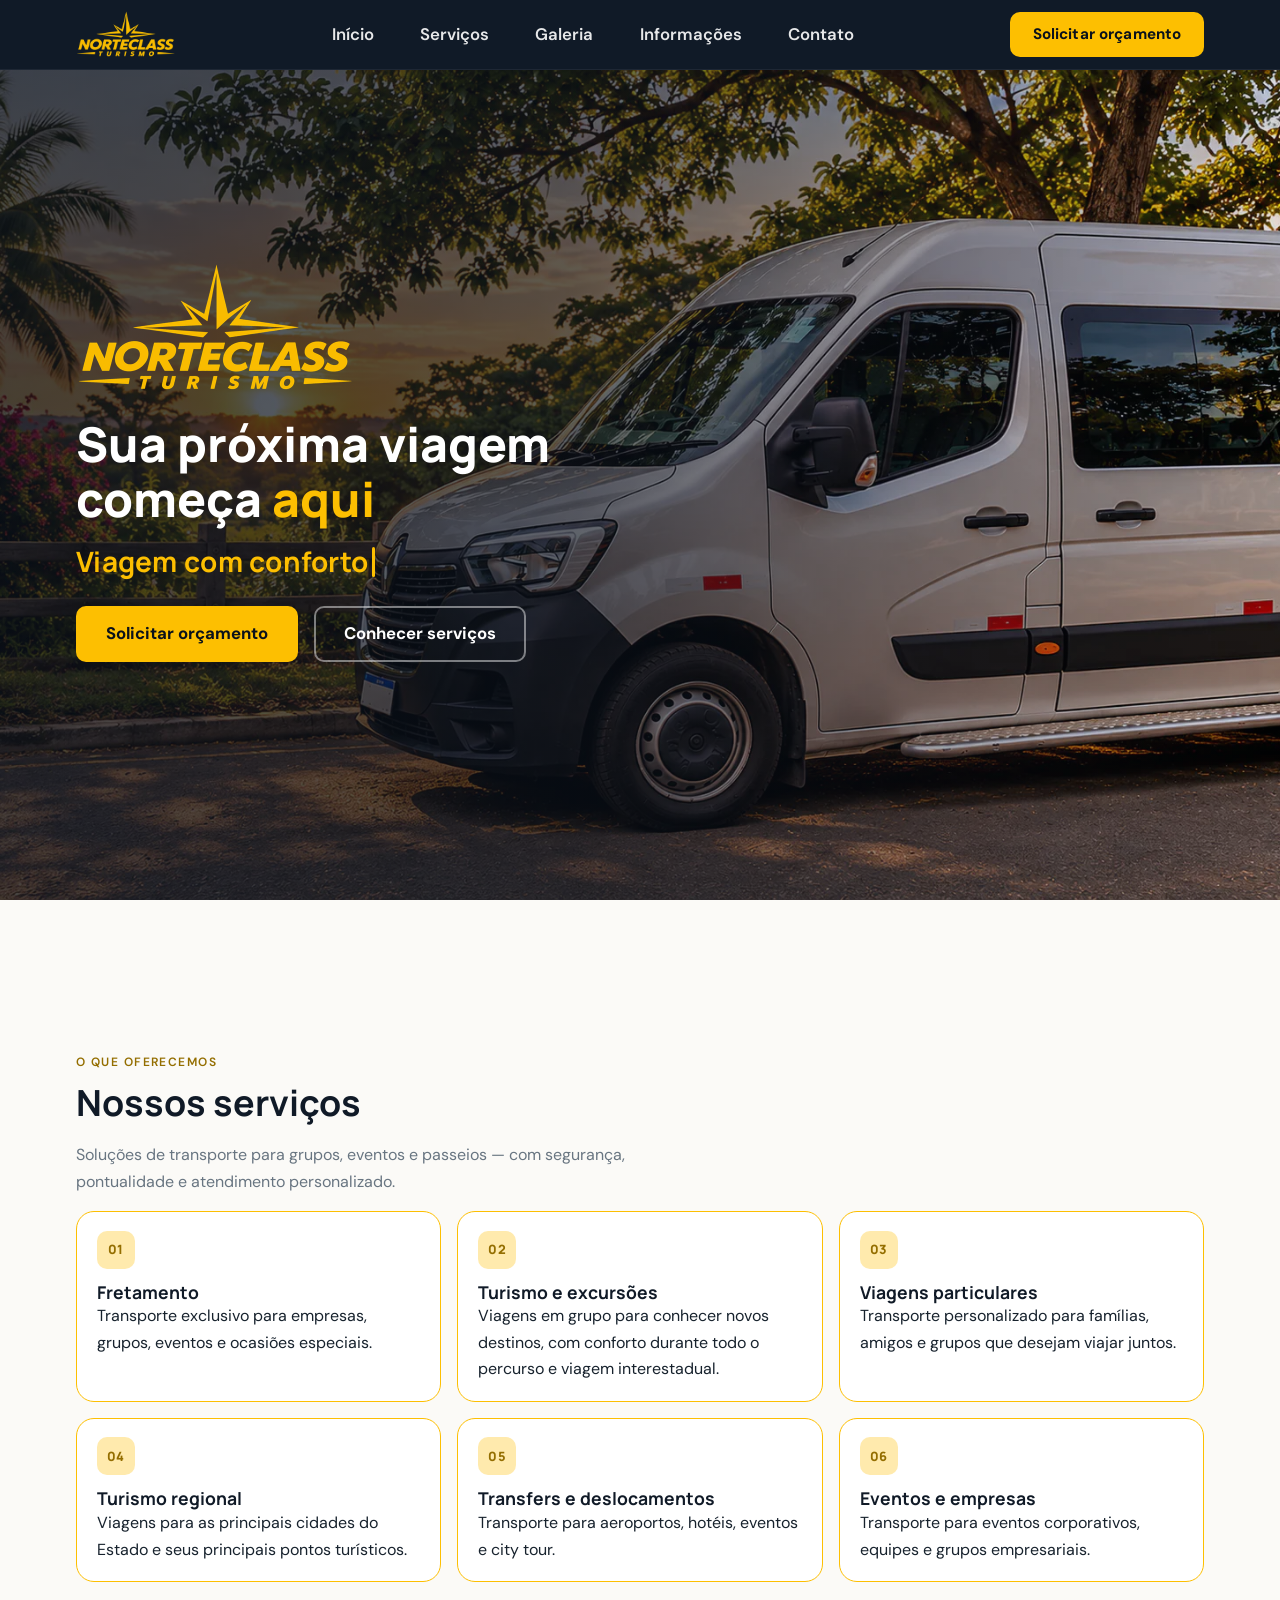
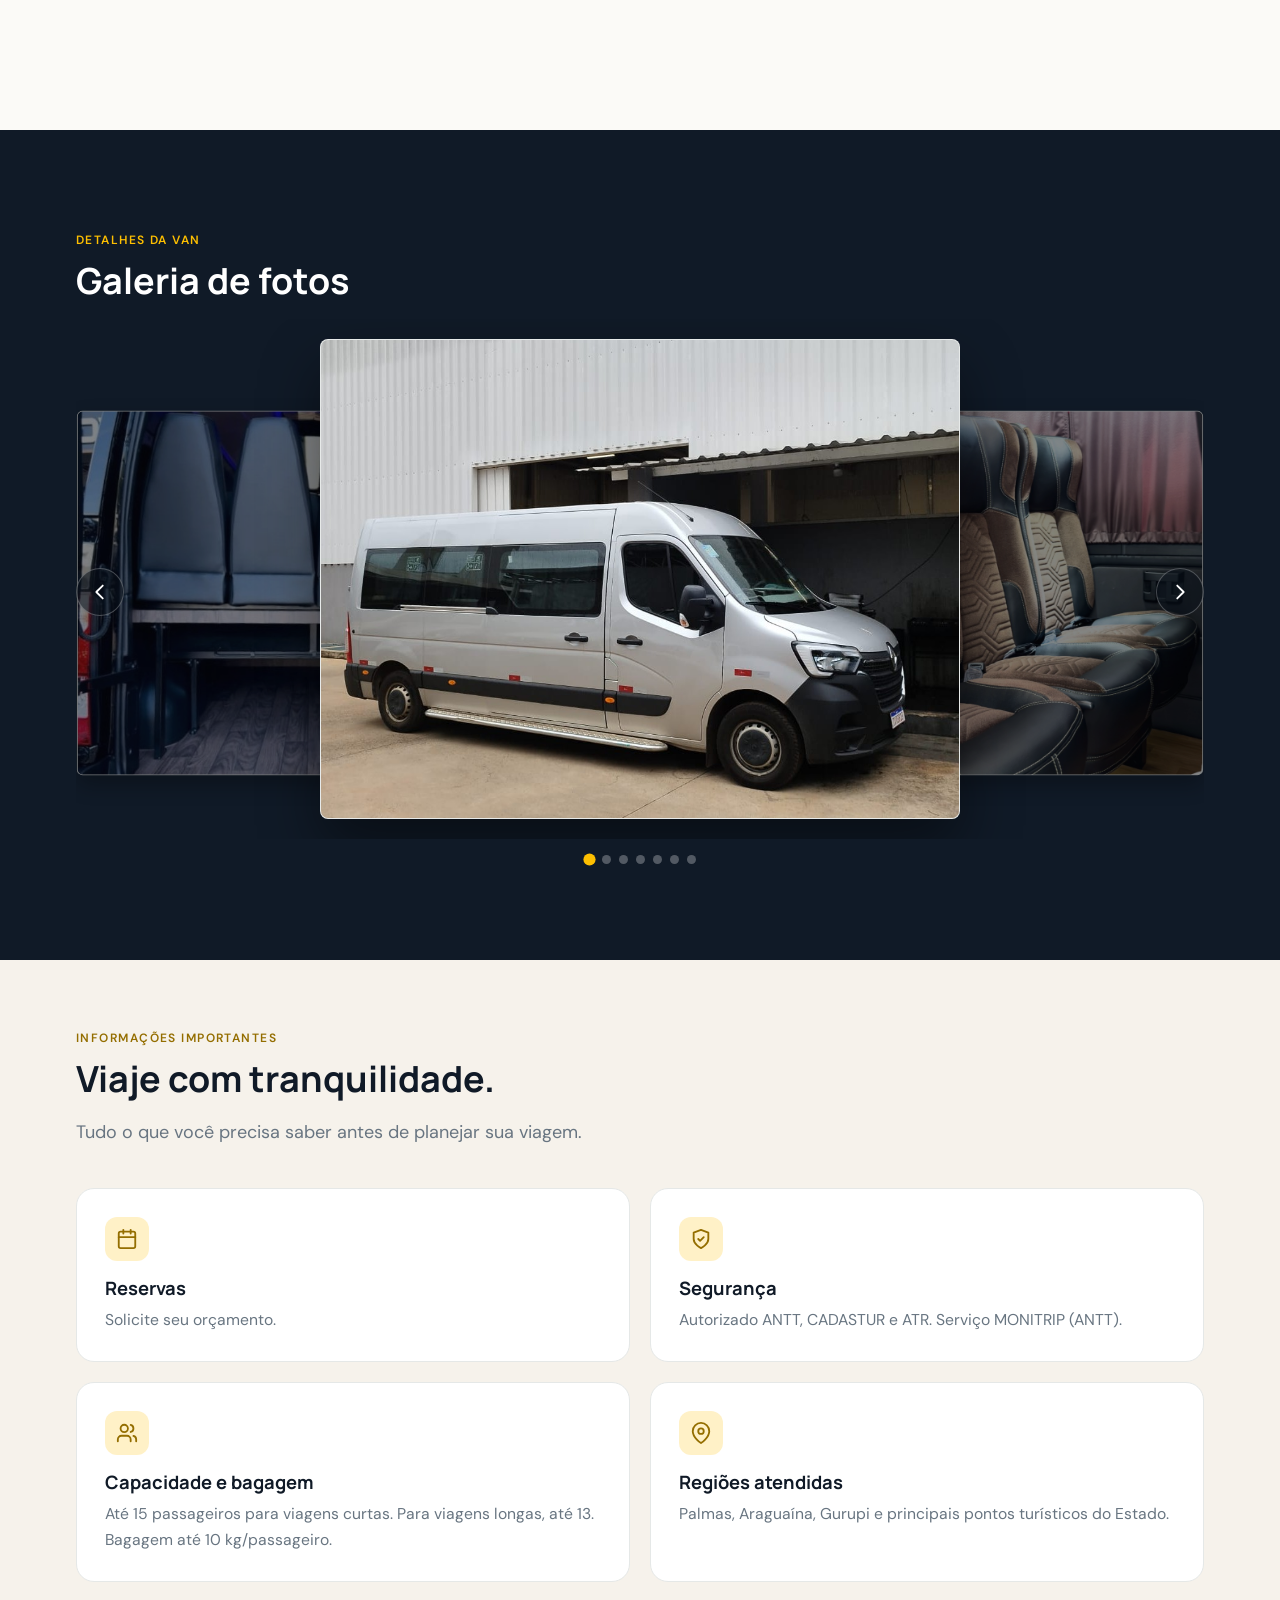
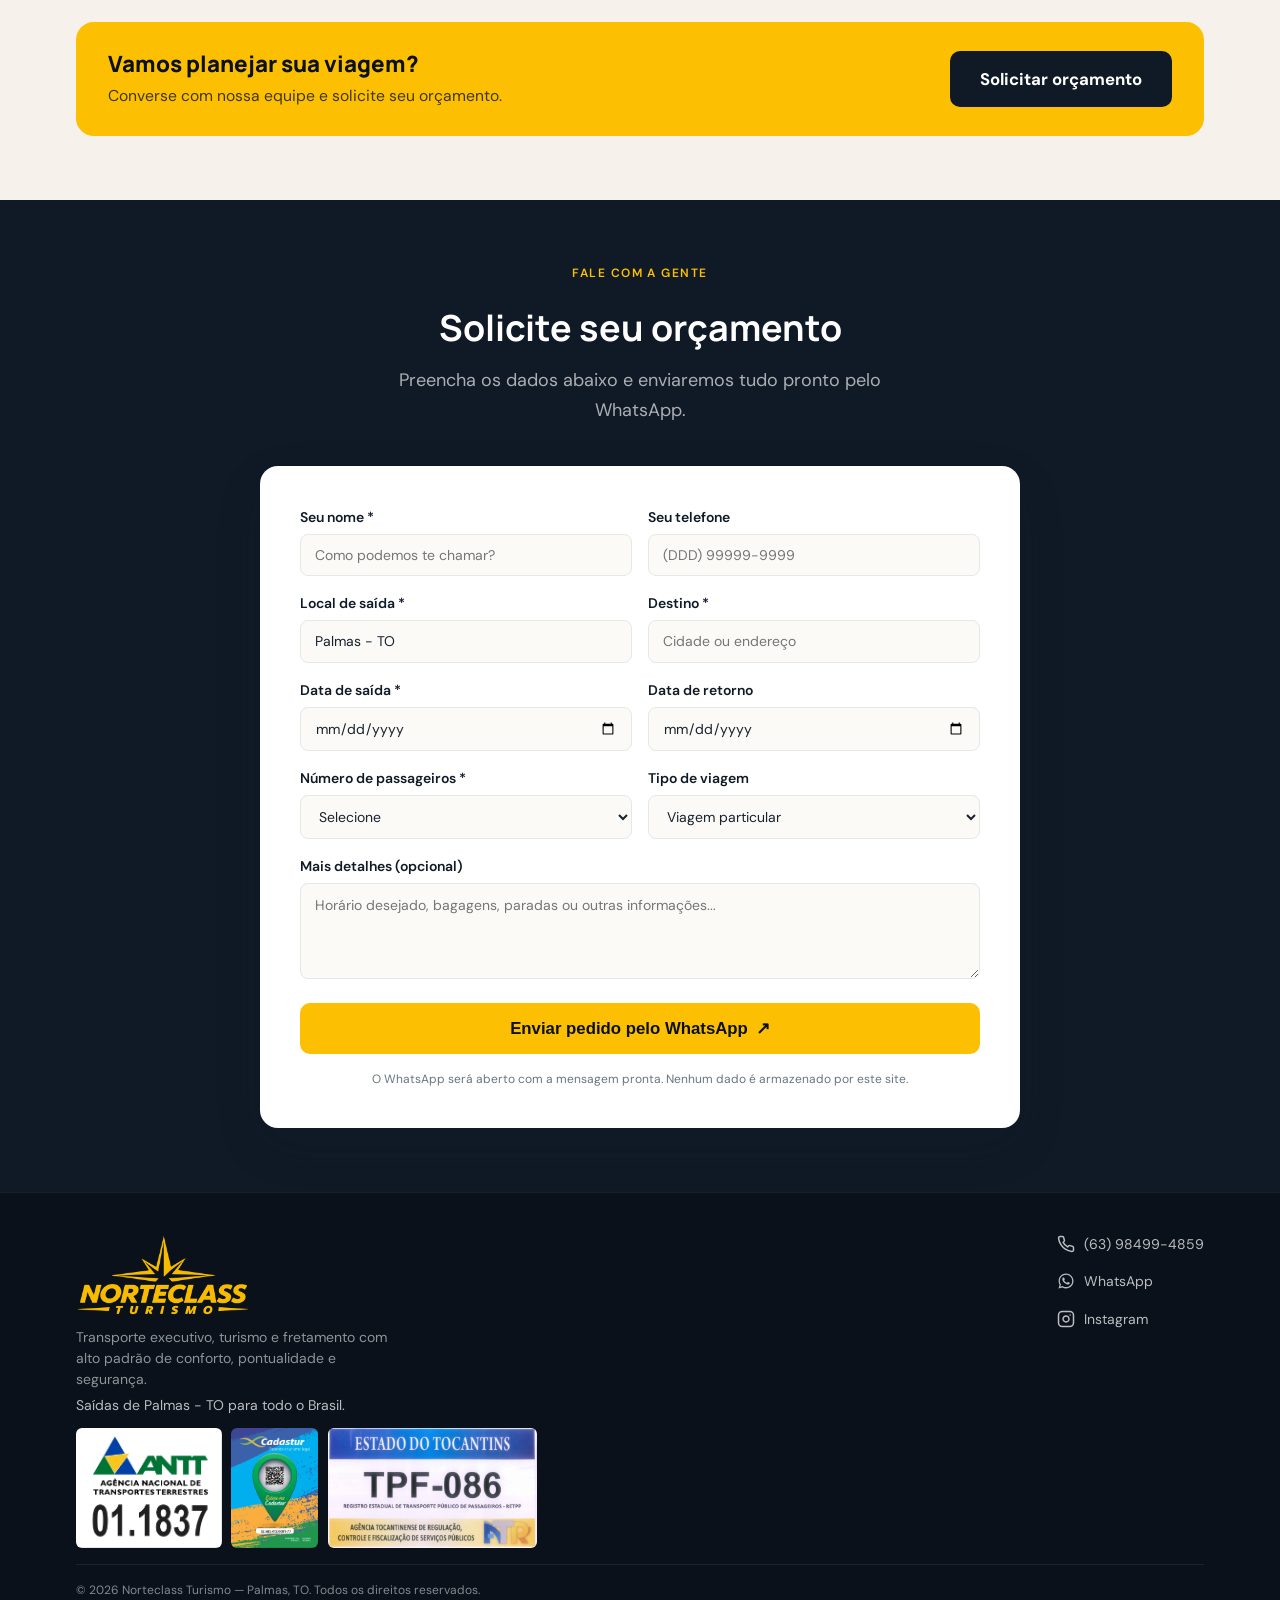
==== index.html @ f8b18625 "Atualiza o numero de WhatsApp para (63) 98499-4859" ====
<!doctype html>
<html lang="pt-BR">
  <head>
    <meta charset="UTF-8" />
    <meta name="viewport" content="width=device-width, initial-scale=1.0" />
    <meta name="description" content="Norteclass Turismo — Fretamento executivo, viagens e turismo regional com saída de Palmas - TO. Conforto, pontualidade e segurança." />
    <title>Norteclass Turismo — Palmas, TO</title>

    <!-- Fontes -->
    <link rel="preconnect" href="https://fonts.googleapis.com" />
    <link rel="preconnect" href="https://fonts.gstatic.com" crossorigin />
    <link href="https://fonts.googleapis.com/css2?family=Manrope:wght@400;600;700;800&family=DM+Sans:opsz,wght@9..40,400;9..40,600&display=swap" rel="stylesheet" />

    <!-- Estilos -->
    <link rel="stylesheet" href="css/variables.css?v=55" />
    <link rel="stylesheet" href="css/main.css?v=55" />
    <link rel="stylesheet" href="css/nav.css?v=55" />
    <link rel="stylesheet" href="css/hero.css?v=61" />
    <link rel="stylesheet" href="css/servicos.css?v=62" />
    <link rel="stylesheet" href="css/galeria.css?v=57" />
    <link rel="stylesheet" href="css/informacoes.css?v=59" />
    <link rel="stylesheet" href="css/contato.css?v=56" />
    <link rel="stylesheet" href="css/footer.css?v=63" />
  </head>
  <body>
    <!-- HEADER -->
    <header class="header">
      <div class="container header__inner">
        <a href="#inicio" class="header__logo" aria-label="Norteclass Turismo — Início">
          <img src="assets/images/norteclass-logo.png" alt="Norteclass Turismo" width="560" height="280" />
        </a>

        <nav class="header__nav" id="main-nav" aria-label="Navegação principal">
          <a href="#inicio">Início</a>
          <a href="#servicos">Serviços</a>
          <a href="#galeria">Galeria</a>
          <a href="#informacoes">Informações</a>
          <a href="#contato">Contato</a>
          <a href="#contato" class="btn btn--primary header__nav-cta">Solicitar orçamento</a>
        </nav>

        <div class="header__cta">
          <a href="#contato" class="btn btn--primary">Solicitar orçamento</a>
        </div>

        <button class="header__toggle" id="menu-toggle" type="button" aria-label="Abrir menu de navegação" aria-expanded="false" aria-haspopup="true" aria-controls="main-nav">
          <span></span><span></span><span></span>
        </button>
      </div>
    </header>

    <main>
      <!-- HERO -->
      <section class="hero" id="inicio" aria-labelledby="hero-title">
        <picture>
          <source media="(max-width: 768px)" srcset="assets/images/tela-home-mobile.jpg" />
          <img class="hero__bg" src="assets/images/tela-home-desktop.webp" alt="" width="1672" height="941" fetchpriority="high" decoding="async" />
        </picture>

        <div class="container hero__inner">
          <div class="hero__content">
            <img class="hero__logo" src="assets/images/norteclass-logo.png" alt="Norteclass Turismo" width="560" height="280" />
            <h1 class="hero__title" id="hero-title">Sua próxima viagem<br />começa <em>aqui</em></h1>
            <p class="hero__typing" aria-hidden="true">
              <span id="hero-typing"></span><span class="hero__cursor" aria-hidden="true"></span>
            </p>
            <div class="hero__actions">
              <a href="#contato" class="btn btn--primary">Solicitar orçamento</a>
              <a href="#servicos" class="btn btn--outline">Conhecer serviços</a>
            </div>
          </div>
        </div>
      </section>

      <!-- SERVIÇOS -->
      <section class="section" id="servicos" aria-labelledby="servicos-title">
        <div class="container">
          <span class="section__label">O que oferecemos</span>
          <h2 class="section__title" id="servicos-title">Nossos serviços</h2>
          <p class="section__subtitle">Soluções de transporte para grupos, eventos e passeios — com segurança, pontualidade e atendimento personalizado.</p>

          <div class="services__grid services--stack" id="services-carousel" role="region" aria-roledescription="carrossel" aria-label="Serviços da Norteclass Turismo" tabindex="0">
            <article class="service-card">
              <span class="service-card__number" aria-hidden="true">01</span>
              <div class="service-card__body">
                <h3 class="service-card__title">Fretamento</h3>
                <p class="service-card__text">Transporte exclusivo para empresas, grupos, eventos e ocasiões especiais.</p>
              </div>
            </article>

            <article class="service-card">
              <span class="service-card__number" aria-hidden="true">02</span>
              <div class="service-card__body">
                <h3 class="service-card__title">Turismo e excursões</h3>
                <p class="service-card__text">Viagens em grupo para conhecer novos destinos, com conforto durante todo o percurso e viagem interestadual.</p>
              </div>
            </article>

            <article class="service-card">
              <span class="service-card__number" aria-hidden="true">03</span>
              <div class="service-card__body">
                <h3 class="service-card__title">Viagens particulares</h3>
                <p class="service-card__text">Transporte personalizado para famílias, amigos e grupos que desejam viajar juntos.</p>
              </div>
            </article>

            <article class="service-card">
              <span class="service-card__number" aria-hidden="true">04</span>
              <div class="service-card__body">
                <h3 class="service-card__title">Turismo regional</h3>
                <p class="service-card__text">Viagens para as principais cidades do Estado e seus principais pontos turísticos.</p>
              </div>
            </article>

            <article class="service-card">
              <span class="service-card__number" aria-hidden="true">05</span>
              <div class="service-card__body">
                <h3 class="service-card__title">Transfers e deslocamentos</h3>
                <p class="service-card__text">Transporte para aeroportos, hotéis, eventos e city tour.</p>
              </div>
            </article>

            <article class="service-card">
              <span class="service-card__number" aria-hidden="true">06</span>
              <div class="service-card__body">
                <h3 class="service-card__title">Eventos e empresas</h3>
                <p class="service-card__text">Transporte para eventos corporativos, equipes e grupos empresariais.</p>
              </div>
            </article>
          </div>

          <div class="services__dots" role="group" aria-label="Escolher grupo de serviços"></div>
        </div>
      </section>

      <!-- GALERIA -->
      <section class="section section--blue" id="galeria" aria-labelledby="galeria-title">
        <div class="container">
          <span class="section__label">Detalhes da van</span>
          <h2 class="section__title" id="galeria-title">Galeria de fotos</h2>

          <div class="gallery gallery--carousel" id="gallery-carousel" role="region" aria-roledescription="carrossel" aria-label="Fotos da van executiva Norteclass Turismo" tabindex="0">
            <button class="gallery__nav gallery__nav--prev" type="button" aria-label="Foto anterior">
              <svg viewBox="0 0 24 24" aria-hidden="true" focusable="false"><path d="M15 5l-7 7 7 7" fill="none" stroke="currentColor" stroke-width="2" stroke-linecap="round" stroke-linejoin="round"/></svg>
            </button>

            <ul class="gallery__track">
              <li class="gallery__slide">
                <figure class="gallery__item">
                  <img src="assets/images/van-lateral.jpeg" alt="Lateral da van executiva" width="1043" height="900" loading="lazy" decoding="async" />
                </figure>
              </li>
              <li class="gallery__slide">
                <figure class="gallery__item">
                  <img src="assets/images/interior-bancos.jpg" alt="Bancos reclináveis no interior da van" width="1200" height="1200" loading="lazy" decoding="async" />
                </figure>
              </li>
              <li class="gallery__slide">
                <figure class="gallery__item">
                  <img src="assets/images/pasageiros.jpeg" alt="Passageiros aproveitando a viagem no interior da van" width="1200" height="1200" loading="lazy" decoding="async" />
                </figure>
              </li>
              <li class="gallery__slide">
                <figure class="gallery__item">
                  <img src="assets/images/interior-degraus.jpg" alt="Degraus de acesso e piso do interior da van" width="1347" height="1347" loading="lazy" decoding="async" />
                </figure>
              </li>
              <li class="gallery__slide">
                <figure class="gallery__item">
                  <img src="assets/images/interior-iluminacao.jpg" alt="Iluminação interna em LED da van" width="960" height="990" loading="lazy" decoding="async" />
                </figure>
              </li>
              <li class="gallery__slide">
                <figure class="gallery__item">
                  <img src="assets/images/passageiros.jpeg" alt="Passageiros descansando nos bancos reclináveis durante a viagem" width="1283" height="1200" loading="lazy" decoding="async" />
                </figure>
              </li>
              <li class="gallery__slide">
                <figure class="gallery__item">
                  <img src="assets/images/espaco-traseiro.jpg" alt="Espaço traseiro da van com bagageiro" width="693" height="766" loading="lazy" decoding="async" />
                </figure>
              </li>
            </ul>

            <button class="gallery__nav gallery__nav--next" type="button" aria-label="Próxima foto">
              <svg viewBox="0 0 24 24" aria-hidden="true" focusable="false"><path d="M9 5l7 7-7 7" fill="none" stroke="currentColor" stroke-width="2" stroke-linecap="round" stroke-linejoin="round"/></svg>
            </button>

            <div class="gallery__dots" role="group" aria-label="Escolher foto"></div>
          </div>
        </div>
      </section>

      <!-- INFORMAÇÕES -->
      <section class="section info" id="informacoes" aria-labelledby="informacoes-title">
        <div class="container">
          <header class="info__header">
            <span class="section__label">Informações importantes</span>
            <h2 class="section__title" id="informacoes-title">Viaje com tranquilidade.</h2>
            <p class="section__subtitle">Tudo o que você precisa saber antes de planejar sua viagem.</p>
          </header>

          <div class="info__grid">
            <article class="info-card">
              <span class="info-card__icon" aria-hidden="true">
                <svg viewBox="0 0 24 24" fill="none" stroke="currentColor" stroke-width="2" stroke-linecap="round" stroke-linejoin="round"><rect x="3" y="4" width="18" height="18" rx="2" ry="2"/><line x1="16" y1="2" x2="16" y2="6"/><line x1="8" y1="2" x2="8" y2="6"/><line x1="3" y1="10" x2="21" y2="10"/></svg>
              </span>
              <h3 class="info-card__title">Reservas</h3>
              <p class="info-card__text">Solicite seu orçamento.</p>
            </article>

            <article class="info-card">
              <span class="info-card__icon" aria-hidden="true">
                <svg viewBox="0 0 24 24" fill="none" stroke="currentColor" stroke-width="2" stroke-linecap="round" stroke-linejoin="round"><path d="M12 22s8-4 8-10V5l-8-3-8 3v7c0 6 8 10 8 10Z"/><path d="m9 12 2 2 4-4"/></svg>
              </span>
              <h3 class="info-card__title">Segurança</h3>
              <p class="info-card__text">Autorizado ANTT, CADASTUR e ATR. Serviço MONITRIP (ANTT).</p>
            </article>

            <article class="info-card">
              <span class="info-card__icon" aria-hidden="true">
                <svg viewBox="0 0 24 24" fill="none" stroke="currentColor" stroke-width="2" stroke-linecap="round" stroke-linejoin="round"><path d="M16 21v-2a4 4 0 0 0-4-4H6a4 4 0 0 0-4 4v2"/><circle cx="9" cy="7" r="4"/><path d="M22 21v-2a4 4 0 0 0-3-3.87"/><path d="M16 3.13a4 4 0 0 1 0 7.75"/></svg>
              </span>
              <h3 class="info-card__title">Capacidade e bagagem</h3>
              <p class="info-card__text">Até 15 passageiros para viagens curtas. Para viagens longas, até 13. Bagagem até 10 kg/passageiro.</p>
            </article>

            <article class="info-card">
              <span class="info-card__icon" aria-hidden="true">
                <svg viewBox="0 0 24 24" fill="none" stroke="currentColor" stroke-width="2" stroke-linecap="round" stroke-linejoin="round"><path d="M21 10c0 7-9 13-9 13S3 17 3 10a9 9 0 0 1 18 0Z"/><circle cx="12" cy="10" r="3"/></svg>
              </span>
              <h3 class="info-card__title">Regiões atendidas</h3>
              <p class="info-card__text">Palmas, Araguaína, Gurupi e principais pontos turísticos do Estado.</p>
            </article>
          </div>

          <div class="info__cta">
            <div>
              <h3 class="info__cta-title">Vamos planejar sua viagem?</h3>
              <p class="info__cta-text">Converse com nossa equipe e solicite seu orçamento.</p>
            </div>
            <a href="#contato" class="btn btn--dark">Solicitar orçamento</a>
          </div>
        </div>
      </section>

      <!-- CONTATO -->
      <section class="section contact" id="contato" aria-labelledby="contato-title">
        <div class="container contact__inner">
          <header class="contact__header">
            <span class="section__label">Fale com a gente</span>
            <h2 class="contact__title" id="contato-title">Solicite seu orçamento</h2>
            <p class="contact__subtitle">Preencha os dados abaixo e enviaremos tudo pronto pelo WhatsApp.</p>
          </header>

          <form class="quote-form" id="quote-form">
            <div class="quote-form__grid">
              <div class="form-group">
                <label for="q-nome">Seu nome *</label>
                <input type="text" id="q-nome" name="nome" placeholder="Como podemos te chamar?" autocomplete="name" required />
              </div>

              <div class="form-group">
                <label for="q-telefone">Seu telefone</label>
                <input type="tel" id="q-telefone" name="telefone" placeholder="(DDD) 99999-9999" autocomplete="tel" />
              </div>

              <div class="form-group">
                <label for="q-saida">Local de saída *</label>
                <input type="text" id="q-saida" name="saida" value="Palmas - TO" required />
              </div>

              <div class="form-group">
                <label for="q-destino">Destino *</label>
                <input type="text" id="q-destino" name="destino" placeholder="Cidade ou endereço" required />
              </div>

              <div class="form-group">
                <label for="q-data-saida">Data de saída *</label>
                <input type="date" id="q-data-saida" name="dataSaida" required />
              </div>

              <div class="form-group">
                <label for="q-data-retorno">Data de retorno</label>
                <input type="date" id="q-data-retorno" name="dataRetorno" />
              </div>

              <div class="form-group">
                <label for="q-passageiros">Número de passageiros *</label>
                <select id="q-passageiros" name="passageiros" required>
                  <option value="" disabled selected>Selecione</option>
                  <option value="1">1</option><option value="2">2</option><option value="3">3</option>
                  <option value="4">4</option><option value="5">5</option><option value="6">6</option>
                  <option value="7">7</option><option value="8">8</option><option value="9">9</option>
                  <option value="10">10</option><option value="11">11</option><option value="12">12</option>
                  <option value="13">13</option><option value="14">14</option><option value="15">15</option>
                </select>
              </div>

              <div class="form-group">
                <label for="q-tipo">Tipo de viagem</label>
                <select id="q-tipo" name="tipo">
                  <option value="Viagem particular" selected>Viagem particular</option>
                  <option value="Fretamento">Fretamento</option>
                  <option value="Turismo regional">Turismo regional</option>
                  <option value="Viagem em grupo">Viagem em grupo</option>
                  <option value="Eventos e empresas">Eventos e empresas</option>
                </select>
              </div>

              <div class="form-group form-group--full">
                <label for="q-detalhes">Mais detalhes (opcional)</label>
                <textarea id="q-detalhes" name="detalhes" placeholder="Horário desejado, bagagens, paradas ou outras informações..."></textarea>
              </div>
            </div>

            <button type="submit" class="btn btn--primary quote-form__submit">
              Enviar pedido pelo WhatsApp <span aria-hidden="true">↗</span>
            </button>

            <p class="quote-form__note">O WhatsApp será aberto com a mensagem pronta. Nenhum dado é armazenado por este site.</p>
          </form>
        </div>
      </section>
    </main>

    <!-- FOOTER -->
    <footer class="footer">
      <div class="container footer__inner">
        <div class="footer__top">
          <div class="footer__brand">
            <a href="#inicio" class="footer__logo-link" aria-label="Norteclass Turismo — Início">
              <img src="assets/images/norteclass-logo.png" alt="Norteclass Turismo" class="footer__logo-img" width="175" height="88" />
            </a>
            <p class="footer__tagline">Transporte executivo, turismo e fretamento com alto padrão de conforto, pontualidade e segurança.</p>
            <p class="footer__route">Saídas de Palmas - TO para todo o Brasil.</p>
            <div class="footer__seals">
              <img class="footer__seal" src="assets/images/antt.webp" alt="Selo ANTT" width="610" height="502" loading="lazy" decoding="async" />
              <img class="footer__seal" src="assets/images/cadastur.webp" alt="Selo Cadastur" width="429" height="594" loading="lazy" decoding="async" />
              <img class="footer__seal" src="assets/images/registro.png" alt="Registro Estadual de Transporte Público de Passageiros (RETPP) — TPF-086" width="1220" height="699" loading="lazy" decoding="async" />
            </div>
          </div>

          <ul class="footer__contact">
            <li>
              <a class="footer__link" href="tel:+5563984994859">
                <svg viewBox="0 0 24 24" fill="none" stroke="currentColor" stroke-width="2" stroke-linecap="round" stroke-linejoin="round" aria-hidden="true"><path d="M22 16.92v3a2 2 0 0 1-2.18 2 19.79 19.79 0 0 1-8.63-3.07 19.5 19.5 0 0 1-6-6A19.79 19.79 0 0 1 2.08 4.18 2 2 0 0 1 4.06 2h3a2 2 0 0 1 2 1.72c.13.96.36 1.9.7 2.81a2 2 0 0 1-.45 2.11L8.09 9.91a16 16 0 0 0 6 6l1.27-1.27a2 2 0 0 1 2.11-.45c.9.34 1.85.57 2.81.7A2 2 0 0 1 22 16.92Z"/></svg>
                (63) 98499-4859
              </a>
            </li>
            <li>
              <a class="footer__link" href="https://wa.me/5563984994859" target="_blank" rel="noopener noreferrer">
                <svg viewBox="0 0 24 24" fill="currentColor" aria-hidden="true"><path d="M12.04 2C6.58 2 2.13 6.45 2.13 11.91c0 1.75.46 3.45 1.32 4.95L2 22l5.25-1.38a9.9 9.9 0 0 0 4.79 1.22h.01c5.46 0 9.91-4.45 9.91-9.91 0-2.65-1.03-5.14-2.9-7.01A9.82 9.82 0 0 0 12.04 2Zm0 18.15h-.01a8.2 8.2 0 0 1-4.19-1.15l-.3-.18-3.12.82.83-3.04-.2-.31a8.19 8.19 0 0 1-1.26-4.38c0-4.54 3.7-8.24 8.25-8.24 2.2 0 4.27.86 5.83 2.42a8.2 8.2 0 0 1 2.41 5.83c0 4.54-3.7 8.23-8.24 8.23Zm4.52-6.16c-.25-.12-1.47-.72-1.69-.81-.23-.08-.39-.12-.56.13-.16.25-.64.81-.78.97-.14.17-.29.19-.54.06-.25-.12-1.05-.39-1.99-1.23-.74-.66-1.23-1.47-1.38-1.72-.14-.25-.02-.39.11-.51.11-.11.25-.29.37-.43.13-.14.17-.25.25-.41.08-.17.04-.31-.02-.43-.06-.12-.56-1.34-.76-1.84-.2-.48-.41-.42-.56-.43h-.48c-.17 0-.43.06-.66.31-.23.25-.86.85-.86 2.06 0 1.22.89 2.39 1.01 2.56.12.17 1.75 2.67 4.23 3.74.59.26 1.05.41 1.41.52.59.19 1.13.16 1.56.1.48-.07 1.47-.6 1.68-1.18.21-.58.21-1.08.14-1.18-.06-.11-.22-.17-.47-.29Z"/></svg>
                WhatsApp
              </a>
            </li>
            <li>
              <a class="footer__link" href="https://www.instagram.com/norteclassturismo/" target="_blank" rel="noopener noreferrer">
                <svg viewBox="0 0 24 24" fill="none" stroke="currentColor" stroke-width="2" stroke-linecap="round" stroke-linejoin="round" aria-hidden="true"><rect x="2" y="2" width="20" height="20" rx="5" ry="5"/><path d="M16 11.37A4 4 0 1 1 12.63 8 4 4 0 0 1 16 11.37Z"/><line x1="17.5" y1="6.5" x2="17.51" y2="6.5"/></svg>
                Instagram
              </a>
            </li>
          </ul>
        </div>

        <p class="footer__copy">&copy; <span id="footer-year"></span> Norteclass Turismo &mdash; Palmas, TO. Todos os direitos reservados.</p>
      </div>
    </footer>

    <script src="js/script.js?v=64"></script>
  </body>
</html>
---- css/variables.css ----
/* ============================================================
   VARIÁVEIS GLOBAIS — Marcelo Viagens
   Paleta, tipografia, espaçamentos, sombras e padrões visuais
   ============================================================ */

:root {
  /* ─── Cores ─── */
  --navy: #101a27;
  --navy-deep: #0a111b;
  --ink: #17222d;
  --muted: #687581;
  --cream: #f6f2eb;
  --paper: #fbfaf7;
  --line: #e5e8e7;
  --amber: #fdbf01;
  --amber-deep: #946e00;
  --white: #ffffff;

  /* ─── Tipografia ─── */
  --font-heading: "Manrope", sans-serif;
  --font-body: "DM Sans", sans-serif;

  --text-xs: 0.75rem; /* 12px */
  --text-sm: 0.875rem; /* 14px */
  --text-base: 1rem; /* 16px */
  --text-md: 1.125rem; /* 18px */
  --text-lg: 1.375rem; /* 22px */
  --text-xl: 1.75rem; /* 28px */
  --text-2xl: 2.25rem; /* 36px */
  --text-3xl: 3rem; /* 48px */

  /* ─── Espaçamentos ─── */
  --space-xs: 0.5rem; /* 8px  */
  --space-sm: 1rem; /* 16px */
  --space-md: 1rem; /* 24px */
  --space-lg: 2.5rem; /* 40px */
  --space-xl: 4rem; /* 64px */
  --space-2xl: 6rem; /* 96px */

  /* ─── Bordas e sombras ─── */
  --radius: 18px;
  --radius-sm: 8px;
  --shadow: 0 18px 50px rgba(16, 26, 39, 0.1);
  --shadow-sm: 0 4px 16px rgba(16, 26, 39, 0.07);

  /* ─── Layout ─── */
  --container: 1160px;
  --header-height: 70px;

  /* ─── Transições ─── */
  --transition: 0.25s ease;
}
---- css/main.css ----
/* ============================================================
   MAIN.CSS — Marcelo Viagens
   Base global: reset, estrutura, botões, responsividade global
   e acessibilidade.
   ============================================================ */

/* ═══════════════════════════════════════
   1. RESET & BASE
═══════════════════════════════════════ */
*,
*::before,
*::after {
  box-sizing: border-box;
  margin: 0;
  padding: 0;
}

html {
  font-size: 16px;
  scroll-behavior: smooth;
  scroll-padding-top: var(--header-height);
  -webkit-user-select: none;
  user-select: none;
}

html,
body {
  overflow-x: hidden;
}

body {
  font-family: var(--font-body);
  font-size: var(--text-base);
  color: var(--ink);
  background-color: var(--paper);
  line-height: 1.6;
  padding-top: var(--header-height);
  -webkit-font-smoothing: antialiased;
}

img {
  display: block;
  max-width: 100%;
}

a {
  color: inherit;
  text-decoration: none;
}

ul {
  list-style: none;
}

* {
  cursor: default;
  -webkit-tap-highlight-color: transparent;
}

a,
button,
.btn,
input[type="submit"],
input[type="button"] {
  cursor: pointer;
}

input,
textarea,
select,
[contenteditable] {
  -webkit-user-select: text;
  user-select: text;
  cursor: auto;
}

/* ═══════════════════════════════════════
   2. ESTRUTURA & SEÇÕES
═══════════════════════════════════════ */
.container {
  width: 100%;
  max-width: var(--container);
  margin-inline: auto;
  padding-inline: var(--space-md);
}

.hero,
.section {
  display: flex;
  align-items: center;
  min-height: calc(100dvh - var(--header-height));
  padding-block: var(--space-xl);
}

.section--blue {
  background-color: var(--navy);
  color: var(--white);
}

.section__label {
  display: inline-block;
  margin-bottom: var(--space-xs);
  font-size: var(--text-xs);
  font-weight: 600;
  letter-spacing: 0.12em;
  text-transform: uppercase;
  color: var(--amber-deep);
}

.section__title {
  margin-bottom: var(--space-sm);
  font-family: var(--font-heading);
  font-size: var(--text-2xl);
  font-weight: 700;
  line-height: 1.25;
  color: var(--navy);
}

.section__subtitle {
  max-width: 560px;
  font-size: var(--text-md);
  line-height: 1.7;
  color: var(--muted);
}

.section--blue .section__label {
  color: var(--amber);
}
.section--blue .section__title {
  color: var(--white);
}
.section--blue .section__subtitle {
  color: rgba(255, 255, 255, 0.72);
}

/* ═══════════════════════════════════════
   3. BOTÕES
═══════════════════════════════════════ */
.btn {
  display: inline-flex;
  align-items: center;
  gap: var(--space-xs);
  padding: 0.8rem 1.75rem;
  border: 2px solid transparent;
  border-radius: 10px;
  font-size: 1.05rem;
  font-weight: 700;
  transition: all var(--transition);
}

.btn:hover {
  transform: translateY(-2px);
  box-shadow: var(--shadow-sm);
}

.btn--primary {
  background-color: var(--amber);
  color: var(--navy-deep);
}
.btn--primary:hover {
  background-color: var(--amber-deep);
  color: var(--white);
}

.btn--outline {
  color: var(--white);
  border-color: rgba(255, 255, 255, 0.45);
}
.btn--outline:hover {
  background-color: rgba(255, 255, 255, 0.1);
  border-color: var(--white);
}

.btn--dark {
  background-color: var(--navy);
  color: var(--white);
}
.btn--dark:hover {
  background-color: var(--navy-deep);
}

/* Região viva (apenas para leitores de tela) */
.services__status,
.gallery__status {
  position: absolute;
  width: 1px;
  height: 1px;
  margin: -1px;
  padding: 0;
  overflow: hidden;
  clip: rect(0, 0, 0, 0);
  white-space: nowrap;
  border: 0;
}

/* ═══════════════════════════════════════
   RESPONSIVIDADE GLOBAL
═══════════════════════════════════════ */
@media (max-width: 768px) {
  :root {
    --text-3xl: 2rem;
    --text-2xl: 1.625rem;
  }

  .container {
    padding-inline: var(--space-sm);
  }

  .hero,
  .section {
    padding-block: var(--space-lg);
  }

  .btn {
    padding: 0.6rem 1.3rem;
    font-size: 0.92rem;
  }
}

@media (max-width: 480px) {
  :root {
    --text-3xl: 1.625rem;
    --text-2xl: 1.375rem;
  }

  .btn {
    justify-content: center;
    width: 100%;
  }
}

/* ═══════════════════════════════════════
   ACESSIBILIDADE — MOVIMENTO REDUZIDO
═══════════════════════════════════════ */
@media (prefers-reduced-motion: reduce) {
  html {
    scroll-behavior: auto;
  }
}
---- css/nav.css ----
/* ============================================================
   NAV.CSS — Marcelo Viagens
   Header / navegação principal e menu mobile.
   ============================================================ */

/* ═══════════════════════════════════════
   4. HEADER
═══════════════════════════════════════ */
.header {
  position: fixed;
  top: 0;
  left: 0;
  z-index: 100;
  width: 100%;
  height: var(--header-height);
  background-color: var(--navy);
  border-bottom: 1px solid rgba(255, 255, 255, 0.06);
  transition: box-shadow var(--transition);
}

.header--scrolled {
  box-shadow: var(--shadow);
}

.header__inner {
  display: flex;
  align-items: center;
  justify-content: space-between;
  height: 100%;
}

.header__logo {
  display: flex;
  align-items: center;
  flex-shrink: 0;
}

.header__logo img {
  width: auto;
  height: 50px;
}

.hero__title em,
.footer__logo span {
  color: var(--amber);
}

.header__nav {
  display: flex;
  align-items: center;
  gap: var(--space-lg);
}

.header__nav a {
  padding: 0.25rem 0.2rem;
  font-size: 1.05rem;
  font-weight: 600;
  color: rgba(255, 255, 255, 0.9);
  transition: color var(--transition);
}

.header__nav a:hover {
  color: var(--amber);
}

.header__nav-cta {
  display: none;
}

.header__cta {
  display: flex;
  align-items: center;
}

.header__cta .btn {
  padding: 0.6rem 1.35rem;
  border-width: 1px;
  font-size: 0.95rem;
  font-weight: 700;
  letter-spacing: 0.01em;
}

.header__toggle {
  display: none;
  flex-direction: column;
  justify-content: center;
  gap: 5px;
  width: 32px;
  height: 32px;
  padding: 0;
  background: none;
  border: none;
}

.header__toggle span {
  display: block;
  width: 100%;
  height: 2px;
  background-color: var(--white);
  border-radius: 2px;
  transition:
    transform var(--transition),
    opacity var(--transition);
}

.header__toggle[aria-expanded="true"] span:nth-child(1) {
  transform: translateY(7px) rotate(45deg);
}
.header__toggle[aria-expanded="true"] span:nth-child(2) {
  opacity: 0;
}
.header__toggle[aria-expanded="true"] span:nth-child(3) {
  transform: translateY(-7px) rotate(-45deg);
}


@media (max-width: 1024px) {
  .header__nav {
    gap: var(--space-md);
  }
}

@media (max-width: 768px) {
  /* Header: menu sanfona */
  .header__nav,
  .header__cta {
    display: none;
  }
  .header__logo img {
    height: 38px;
  }
  .header__inner {
    justify-content: space-between;
  }
  .header__toggle {
    display: flex;
  }
  .header__nav.is-open {
    position: fixed;
    top: var(--header-height);
    left: 0;
    right: 0;
    display: flex;
    flex-direction: column;
    align-items: flex-start;
    gap: var(--space-md);
    padding: var(--space-md) var(--space-lg);
    background-color: var(--navy);
    border-top: 1px solid rgba(255, 255, 255, 0.06);
    box-shadow: var(--shadow);
  }
  .header__nav.is-open a {
    font-size: 1.15rem;
    font-weight: 600;
    color: var(--white);
  }
  .header__nav-cta {
    display: inline-flex;
    justify-content: center;
    width: 100%;
    margin-top: var(--space-xs);
    padding: 0.6rem;
    font-size: 0.95rem;
    font-weight: 700;
  }
}
---- css/hero.css ----
/* ============================================================
   HERO.CSS — Marcelo Viagens
   Seção inicial (hero), efeito de digitação e responsividade.
   ============================================================ */

/* ═══════════════════════════════════════
   5. HERO
═══════════════════════════════════════ */
.hero {
  position: relative;
  isolation: isolate;
  background-color: var(--navy-deep);
  color: var(--white);
}

/* Foto de fundo (AVIF/WebP com fallback) */
.hero__bg {
  position: absolute;
  inset: 0;
  z-index: -2;
  width: 100%;
  height: 100%;
  object-fit: cover;
  object-position: 70% center;
}

/* Camada escura sobre a foto para dar contraste ao texto */
.hero::before {
  content: "";
  position: absolute;
  inset: 0;
  z-index: -1;
  pointer-events: none;
  background: linear-gradient(
    90deg,
    rgba(10, 17, 27, 0.75) 0%,
    rgba(10, 17, 27, 0.65) 45%,
    rgba(10, 17, 27, 0.35) 75%,
    rgba(10, 17, 27, 0.1) 100%
  );
}

.hero__inner {
  display: flex;
  align-items: center;
  width: 100%;
}

@media (min-width: 769px) {
  /* Sobe levemente o conteúdo do hero no desktop */
  .hero__inner {
    transform: translateY(-1.5rem);
  }
}

.hero__content {
  display: flex;
  flex-direction: column;
  gap: var(--space-md);
  max-width: 620px;
}

.hero__logo {
  width: clamp(190px, 24vw, 280px);
  height: auto;
}

.hero__title {
  font-family: var(--font-heading);
  font-size: var(--text-3xl);
  font-weight: 800;
  line-height: 1.15;
  word-break: break-word;
}

.hero__title em {
  font-style: normal;
  color: var(--amber);
}

.hero__typing {
  display: flex;
  align-items: center;
  min-height: 1.4em;
  font-family: var(--font-heading);
  font-size: var(--text-xl);
  font-weight: 700;
  line-height: 1.35;
  letter-spacing: 0.01em;
  color: var(--amber);
}

.hero__cursor {
  display: inline-block;
  width: 3px;
  height: 1.05em;
  margin-left: 0.12em;
  background-color: var(--amber);
  border-radius: 2px;
  animation: caret-blink 1s steps(1) infinite;
}

@keyframes caret-blink {
  0%,
  49% {
    opacity: 1;
  }
  50%,
  100% {
    opacity: 0;
  }
}

.hero__actions {
  display: flex;
  flex-wrap: wrap;
  gap: var(--space-sm);
  margin-top: var(--space-xs);
}

@media (max-width: 768px) {
  /* Hero */
  .hero {
    align-items: flex-start;
    padding-block-start: var(--space-sm);
  }
  .hero__bg {
    object-position: center;
  }
  .hero::before {
    background: linear-gradient(
      180deg,
      rgba(10, 17, 27, 0.88) 0%,
      rgba(10, 17, 27, 0.65) 55%,
      rgba(10, 17, 27, 0.55) 100%
    );
  }
  .hero__inner {
    align-items: flex-start;
    padding-block-start: var(--space-xl);
  }
  .hero__content {
    align-items: flex-start;
    gap: var(--space-sm);
    max-width: 100%;
    padding-block-start: 1.5rem;
    padding-inline-start: var(--space-md);
    text-align: left;
  }
  .hero__logo {
    width: 190px;
  }
  .hero__typing {
    font-size: var(--text-md);
  }
}

@media (max-width: 480px) {
  .hero__inner {
    padding-block-start: var(--space-lg);
  }
  .hero__actions {
    flex-direction: column;
    align-items: flex-start;
  }
  .hero__actions .btn {
    width: auto;
  }
}

/* ACESSIBILIDADE — MOVIMENTO REDUZIDO */
@media (prefers-reduced-motion: reduce) {
  .hero__cursor {
    animation: none;
  }
}
---- css/servicos.css ----
/* ============================================================
   SERVICOS.CSS — Marcelo Viagens
   Seção de serviços e carrossel de cards no celular.
   ============================================================ */

/* ═══════════════════════════════════════
   6. SERVIÇOS
═══════════════════════════════════════ */
#servicos .section__subtitle {
  font-size: 1rem;
}

.services__grid {
  display: grid;
  grid-template-columns: repeat(3, 1fr);
  gap: var(--space-sm);
  margin-top: var(--space-md);
}

.service-card {
  display: flex;
  flex-direction: column;
  gap: var(--space-xs);
  padding: 1.15rem 1.25rem;
  background-color: var(--white);
  border: 1px solid var(--amber);
  border-radius: var(--radius);
  transition:
    box-shadow var(--transition),
    transform var(--transition);
}

.service-card:hover {
  transform: translateY(-4px);
  box-shadow: var(--shadow);
}

.service-card__number {
  display: flex;
  align-items: center;
  justify-content: center;
  width: 38px;
  height: 38px;
  margin-bottom: 0.25rem;
  border-radius: 10px;
  background-color: rgba(253, 191, 1, 0.32);
  font-family: var(--font-heading);
  font-size: 0.8rem;
  font-weight: 800;
  letter-spacing: 0.04em;
  color: var(--amber-deep);
}

.service-card__title {
  font-family: var(--font-heading);
  font-size: 1.1rem;
  font-weight: 700;
  line-height: 1.3;
  color: var(--navy);
}

.service-card__text {
  font-size: 1rem;
  line-height: 1.65;
  color: var(--ink);
}


/* Bolinhas (apenas no celular) */
.services__dots {
  display: none;
  justify-content: center;
  gap: var(--space-xs);
  margin-top: var(--space-sm);
}

.services__dot {
  width: 9px;
  height: 9px;
  padding: 0;
  background-color: rgba(16, 26, 39, 0.22);
  border: 0;
  border-radius: 50%;
  transition:
    background-color var(--transition),
    transform var(--transition);
}

.services__dot.is-active {
  transform: scale(1.35);
  background-color: var(--amber-deep);
}

@media (max-width: 1024px) {
  .services__grid {
    grid-template-columns: repeat(2, 1fr);
  }
}

@media (max-width: 768px) {
  /* Serviços */
  .services__grid {
    grid-template-columns: 1fr;
  }
}

/* ═══════════════════════════════════════
   15. SERVIÇOS NO CELULAR — 3 cards por vez
   Cards empilhados, troca por swipe ou bolinhas.
═══════════════════════════════════════ */
@media (max-width: 767px) {
  .section#servicos {
    display: flex;
    flex-direction: column;
    justify-content: flex-start;
    min-height: calc(100dvh - var(--header-height));
    padding-block: var(--space-sm) var(--space-md);
  }

  .section#servicos .container {
    display: flex;
    flex-direction: column;
    justify-content: flex-start;
  }

  .services--stack {
    display: flex;
    flex-direction: column;
    gap: 16px;
    margin-top: 2rem;
    touch-action: pan-y;
  }

  .services--stack .service-card {
    display: flex;
    flex-direction: row;
    align-items: flex-start;
    gap: 0.85rem;
    height: auto;
    min-height: auto;
    margin: 0;
    padding: 0.85rem 1rem;
    overflow: visible;
    transition:
      opacity 0.28s ease,
      transform 0.28s ease;
    will-change: opacity, transform;
  }

  /* Escalonamento suave entre os cards do mesmo grupo */
  .services--stack .service-card.is-svc-2 {
    transition-delay: 0.06s;
  }
  .services--stack .service-card.is-svc-3 {
    transition-delay: 0.12s;
  }

  .services--stack .service-card:hover {
    transform: none;
    box-shadow: none;
  }

  .services--stack .service-card__number {
    flex: 0 0 auto;
    width: 32px;
    height: 32px;
    margin-bottom: 0;
    margin-top: 2px;
    font-size: 0.75rem;
  }

  .services--stack .service-card__body {
    display: flex;
    flex: 1 1 auto;
    flex-direction: column;
    gap: 0.25rem;
    min-width: 0;
  }

  .services--stack .service-card__title {
    font-size: 1rem;
    line-height: 1.3;
  }

  .services--stack .service-card__text {
    font-size: 0.875rem;
    line-height: 1.5;
    color: var(--ink);
    display: block;
    overflow: visible;
    -webkit-line-clamp: unset;
    -webkit-box-orient: unset;
  }

  .services--stack .service-card.is-svc-hidden {
    display: none;
  }

  /* Troca automática entre os grupos (desliza lateral + fade) */
  .services--stack.is-svc-leaving .service-card.is-svc-1,
  .services--stack.is-svc-leaving .service-card.is-svc-2,
  .services--stack.is-svc-leaving .service-card.is-svc-3 {
    opacity: 0;
    transform: translateX(-26px);
  }

  .services--stack.is-svc-entering .service-card:not(.is-svc-hidden) {
    opacity: 0;
    transform: translateX(26px);
    transition: none;
  }

  .services__dots {
    display: flex;
    margin-top: var(--space-sm);
  }
}

@media (prefers-reduced-motion: reduce) {
  .services--stack .service-card {
    transition: none;
  }
}
---- css/galeria.css ----
/* ============================================================
   GALERIA.CSS — Marcelo Viagens
   Galeria em carrossel (desktop) e pilha de fotos (celular).
   ============================================================ */

/* ═══════════════════════════════════════
   7. GALERIA (carrossel)
═══════════════════════════════════════ */
.gallery {
  position: relative;
  margin-top: var(--space-md);
  --gallery-offset: min(50%, 400px);
  /* Altura máxima padrão das fotos no desktop */
  --gallery-media-max-height: 480px;
}

.gallery__track {
  position: relative;
  height: clamp(320px, 48vw, 520px);
  margin: 0;
  padding: 0;
  list-style: none;
  overflow: hidden;
}

.gallery__slide {
  position: absolute;
  top: 50%;
  left: 50%;
  width: min(62%, 640px);
  margin: 0;
  cursor: pointer;
  transition:
    transform 0.6s cubic-bezier(0.22, 0.61, 0.36, 1),
    opacity 0.6s ease,
    filter 0.6s ease;
}

.gallery__item {
  aspect-ratio: 4 / 3;
  max-height: var(--gallery-media-max-height, 480px);
  margin: 0;
  overflow: hidden;
  background-color: var(--line);
  border: 1px solid rgba(255, 255, 255, 0.08);
  border-radius: var(--radius-sm);
  box-shadow: 0 12px 30px rgba(0, 0, 0, 0.35);
}

.gallery__item img {
  width: 100%;
  height: 100%;
  object-fit: cover;
  object-position: center;
}

/* Posições — central à frente, vizinhas recuadas */
.gallery__slide.is-center {
  z-index: 3;
  transform: translate(-50%, -50%) scale(1);
  opacity: 1;
  filter: none;
}

.gallery__slide.is-center .gallery__item {
  box-shadow: 0 28px 60px rgba(0, 0, 0, 0.45);
}

.gallery__slide.is-center:hover img {
  transform: scale(1.03);
}

.gallery__slide.is-left,
.gallery__slide.is-right {
  z-index: 2;
  transform: translate(-50%, -50%)
    translateX(calc(-1 * var(--gallery-offset))) translateY(14px) scale(0.76);
  opacity: 0.85;
  filter: brightness(0.6) saturate(0.8);
}

.gallery__slide.is-right {
  transform: translate(-50%, -50%) translateX(var(--gallery-offset))
    translateY(14px) scale(0.76);
}

.gallery__slide.is-hidden {
  z-index: 1;
  transform: translate(-50%, -50%) scale(0.6);
  opacity: 0;
  visibility: hidden;
  pointer-events: none;
}

/* Setas */
.gallery__nav {
  position: absolute;
  top: 50%;
  z-index: 5;
  display: flex;
  align-items: center;
  justify-content: center;
  width: 48px;
  height: 48px;
  padding: 0;
  color: var(--white);
  background-color: rgba(10, 17, 27, 0.55);
  border: 1px solid rgba(255, 255, 255, 0.25);
  border-radius: 50%;
  transform: translateY(-50%);
  transition:
    background-color var(--transition),
    border-color var(--transition),
    color var(--transition);
}

.gallery__nav svg {
  width: 22px;
  height: 22px;
}

.gallery__nav:hover,
.gallery__nav:focus-visible {
  color: var(--navy);
  background-color: var(--amber);
  border-color: var(--amber);
  outline: none;
}

.gallery__nav--prev {
  left: 0;
}
.gallery__nav--next {
  right: 0;
}

/* Bolinhas */
.gallery__dots {
  display: flex;
  justify-content: center;
  gap: var(--space-xs);
  margin-top: var(--space-md);
}

.gallery__dot {
  width: 9px;
  height: 9px;
  padding: 0;
  background-color: rgba(255, 255, 255, 0.28);
  border: 0;
  border-radius: 50%;
  transition:
    background-color var(--transition),
    transform var(--transition);
}

.gallery__dot.is-active {
  transform: scale(1.35);
  background-color: var(--amber);
}

@media (max-width: 768px) {
  /* Galeria */
  .gallery__track {
    height: clamp(260px, 46vw, 360px);
  }
  .gallery {
    --gallery-offset: min(50%, 270px);
  }
  .gallery__nav {
    width: 40px;
    height: 40px;
  }
}

@media (max-width: 480px) {
  .gallery__track {
    height: clamp(260px, 38vh, 300px);
  }
  .gallery {
    --gallery-offset: min(50%, 130px);
  }
  .gallery__slide {
    width: 74%;
  }
}

/* ═══════════════════════════════════════
   14. GALERIA NO CELULAR — 2 fotos empilhadas
   Foto 1 na frente (em cima) e foto 2 logo abaixo.
   Sem setas: navegação por swipe e bolinhas.
═══════════════════════════════════════ */
@media (max-width: 767px) {
  .gallery.is-stack {
    --stack-gap: 6px;
    /* Proporção das fotos empilhadas no celular.
       Quanto mais "quadrada"/retrato, maior a altura.
       Ex.: 3 / 2 (baixa) → 4 / 3 → 1 / 1 → 4 / 5 (bem alta). */
    --stack-media-ratio: 1 / 1;
    /* Altura máxima padrão das fotos no celular */
    --stack-media-max-height: 400px;
  }

  .is-stack .gallery__track {
    display: block;
    height: calc(
      var(--gallery-stack-height, 200px) * 2 + var(--stack-gap, 6px)
    );
    padding: 0;
    overflow: hidden;
  }

  .is-stack .gallery__slide {
    position: absolute;
    top: 0;
    left: 50%;
    width: 92%;
    max-height: var(--gallery-stack-height, 200px);
    transition:
      transform 0.45s cubic-bezier(0.22, 0.61, 0.36, 1),
      opacity 0.45s ease;
  }

  .is-stack .gallery__slide.is-stack-1 {
    z-index: 3;
    transform: translateX(-50%);
    opacity: 1;
    filter: none;
  }

  .is-stack .gallery__slide.is-stack-2 {
    z-index: 2;
    top: calc(var(--gallery-stack-height, 200px) + var(--stack-gap, 6px));
    transform: translateX(-50%) scale(0.97);
    opacity: 1;
    filter: none;
  }

  .is-stack .gallery__slide.is-hidden {
    z-index: 1;
    top: 0;
    transform: translateX(-50%) scale(0.94);
    opacity: 0;
    visibility: hidden;
    pointer-events: none;
  }

  .is-stack .gallery__item {
    aspect-ratio: var(--stack-media-ratio, 4 / 3);
    max-height: var(--stack-media-max-height, 400px);
    box-shadow: 0 14px 32px rgba(0, 0, 0, 0.45);
  }

  /* Setas fora do celular */
  .is-stack .gallery__nav {
    display: none;
  }

  .is-stack .gallery__dots {
    margin-top: var(--space-sm);
  }

  /* Galeria ocupa a altura da tela */
  .section#galeria {
    display: flex;
    flex-direction: column;
    justify-content: flex-start;
    min-height: calc(100dvh - var(--header-height));
    min-height: calc(100svh - var(--header-height));
    padding-block: var(--space-sm);
    overflow: hidden;
  }
  .section#galeria .container {
    display: flex;
    flex-direction: column;
    justify-content: flex-start;
  }
  .section#galeria .gallery {
    width: 100%;
    margin-inline: auto;
  }
}
---- css/informacoes.css ----
/* ============================================================
   INFORMACOES.CSS — Marcelo Viagens
   Seção "Informações importantes": cards e chamada para orçamento.
   ============================================================ */

/* ═══════════════════════════════════════
   8. INFORMAÇÕES
═══════════════════════════════════════ */
.info {
  background-color: var(--cream);
}

.info__header {
  max-width: 640px;
  margin-bottom: var(--space-lg);
}

.info__grid {
  display: grid;
  grid-template-columns: repeat(2, minmax(0, 1fr));
  gap: 1.25rem;
}

.info-card {
  padding: 1.75rem;
  background-color: var(--white);
  border: 1px solid var(--line);
  border-radius: var(--radius);
  transition:
    transform var(--transition),
    background-color var(--transition),
    border-color var(--transition),
    box-shadow var(--transition);
}

.info-card:hover {
  transform: translateY(-4px);
  background-color: var(--white);
  border-color: var(--amber);
  box-shadow: var(--shadow);
}

.info-card__icon {
  display: flex;
  align-items: center;
  justify-content: center;
  width: 44px;
  height: 44px;
  margin-bottom: 1rem;
  background-color: rgba(253, 191, 1, 0.22);
  border-radius: 12px;
  color: var(--amber-deep);
}

.info-card__icon svg {
  width: 22px;
  height: 22px;
}

.info-card__title {
  margin-bottom: 0.4rem;
  font-family: var(--font-heading);
  font-size: 1.15rem;
  font-weight: 700;
  line-height: 1.3;
  color: var(--navy);
}

.info-card__text {
  font-size: 0.98rem;
  line-height: 1.65;
  color: var(--muted);
}

/* Destaque final — chamada para o orçamento */
.info__cta {
  display: flex;
  align-items: center;
  justify-content: space-between;
  gap: var(--space-lg);
  margin-top: var(--space-lg);
  padding: 1.75rem 2rem;
  background-color: var(--amber);
  border-radius: var(--radius);
  color: var(--navy-deep);
}

.info__cta-title {
  font-family: var(--font-heading);
  font-size: 1.4rem;
  font-weight: 800;
  line-height: 1.25;
}

.info__cta-text {
  margin-top: 0.3rem;
  font-size: 0.98rem;
  line-height: 1.6;
  color: rgba(10, 17, 27, 0.78);
}

.info__cta .btn {
  flex-shrink: 0;
}

@media (max-width: 768px) {
  /* Informações */
  .info__header {
    margin-bottom: var(--space-md);
  }

  .info__grid {
    grid-template-columns: repeat(2, minmax(0, 1fr));
    gap: 10px;
  }

  .info-card {
    padding: 0.9rem;
  }

  .info-card__icon {
    width: 34px;
    height: 34px;
    margin-bottom: 0.6rem;
    border-radius: 9px;
  }

  .info-card__icon svg {
    width: 18px;
    height: 18px;
  }

  .info-card__title {
    font-size: 0.92rem;
  }

  .info-card__text {
    font-size: 0.76rem;
    line-height: 1.4;
  }

  .info__cta {
    flex-direction: column;
    align-items: stretch;
    gap: 0.6rem;
    padding: 1rem 1.25rem;
  }

  .info__cta-title {
    font-size: 1.1rem;
  }

  .info__cta-text {
    display: none;
  }

  .info__cta .btn {
    justify-content: center;
    width: 100%;
  }
}
---- css/contato.css ----
/* ============================================================
   CONTATO.CSS — Marcelo Viagens
   Seção de contato com formulário de orçamento via WhatsApp.
   ============================================================ */

/* ═══════════════════════════════════════
   9. CONTATO
═══════════════════════════════════════ */
.contact {
  background-color: var(--navy);
  color: var(--white);
}

.contact__inner {
  display: flex;
  flex-direction: column;
  align-items: stretch;
  gap: var(--space-lg);
}

.contact__header {
  display: flex;
  flex-direction: column;
  align-items: center;
  gap: var(--space-xs);
  text-align: center;
}

.contact__title {
  font-family: var(--font-heading);
  font-size: var(--text-2xl);
  font-weight: 700;
}

.contact__subtitle {
  max-width: 520px;
  font-size: var(--text-md);
  line-height: 1.7;
  color: rgba(255, 255, 255, 0.65);
}

.contact .section__label {
  color: var(--amber);
}

/* ─── Formulário de orçamento ─── */
.quote-form {
  width: 100%;
  max-width: 760px;
  margin-inline: auto;
  padding: var(--space-lg);
  color: var(--ink);
  text-align: left;
  background-color: var(--white);
  border-radius: var(--radius);
  box-shadow: var(--shadow);
}

.quote-form__grid {
  display: grid;
  grid-template-columns: repeat(2, minmax(0, 1fr));
  column-gap: var(--space-md);
}

.form-group {
  display: flex;
  flex-direction: column;
  gap: 0.35rem;
  margin-bottom: var(--space-sm);
}

.form-group--full {
  grid-column: 1 / -1;
}

.quote-form label {
  font-size: var(--text-sm);
  font-weight: 600;
  color: var(--navy);
}

.quote-form input,
.quote-form select,
.quote-form textarea {
  width: 100%;
  padding: 0.7rem 0.9rem;
  font-family: var(--font-body);
  font-size: var(--text-sm);
  color: var(--ink);
  background-color: var(--paper);
  border: 1px solid var(--line);
  border-radius: var(--radius-sm);
  outline: none;
  transition:
    border-color var(--transition),
    box-shadow var(--transition);
}

.quote-form input:focus,
.quote-form select:focus,
.quote-form textarea:focus {
  border-color: var(--amber);
  box-shadow: 0 0 0 3px rgba(253, 191, 1, 0.18);
}

.quote-form textarea {
  min-height: 96px;
  resize: vertical;
}

.quote-form__submit {
  display: flex;
  align-items: center;
  justify-content: center;
  gap: 0.5rem;
  width: 100%;
  margin-top: var(--space-xs);
}

.quote-form__note {
  margin-top: var(--space-sm);
  font-size: var(--text-xs);
  line-height: 1.5;
  color: var(--muted);
  text-align: center;
}

@media (max-width: 768px) {
  /* Contato */
  .contact__inner {
    gap: var(--space-md);
  }

  .quote-form {
    padding: 1.25rem;
  }

  .quote-form__grid {
    grid-template-columns: 1fr;
  }
}
---- css/footer.css ----
/* ============================================================
   FOOTER.CSS — Marcelo Viagens
   Rodapé do site.
   ============================================================ */

/* ═══════════════════════════════════════
   10. FOOTER
═══════════════════════════════════════ */
.footer {
  padding-block: var(--space-lg);
  background-color: var(--navy-deep);
  border-top: 1px solid rgba(255, 255, 255, 0.06);
  color: rgba(255, 255, 255, 0.5);
}

.footer__inner {
  display: flex;
  flex-direction: column;
  gap: var(--space-md);
}

.footer__top {
  display: flex;
  flex-wrap: wrap;
  align-items: flex-start;
  justify-content: space-between;
  gap: var(--space-lg);
}

.footer__brand {
  display: flex;
  flex-direction: column;
  gap: 0.35rem;
}

.footer__logo {
  font-family: var(--font-heading);
  font-size: var(--text-base);
  font-weight: 700;
  color: var(--white);
}

.footer__tagline {
  max-width: 320px;
  font-size: var(--text-sm);
  line-height: 1.5;
  color: rgba(255, 255, 255, 0.55);
}

/* Linha de saída, em parágrafo próprio abaixo da tagline */
.footer__route {
  max-width: 320px;
  font-size: var(--text-sm);
  line-height: 1.5;
  color: rgba(255, 255, 255, 0.72);
}

/* Selos ANTT, Cadastur e RETPP, pequenos, abaixo da linha de saída */
.footer__seals {
  display: flex;
  flex-wrap: wrap;
  align-items: center;
  gap: 0.6rem;
  margin-top: 0.4rem;
}

.footer__seal {
  height: 88px;
  width: auto;
  border-radius: 6px;
  object-fit: contain;
}

/* Selos maiores no desktop */
@media (min-width: 769px) {
  .footer__seal {
    height: 120px;
  }
}

.footer__contact {
  display: flex;
  flex-direction: column;
  gap: 0.6rem;
  margin: 0;
  padding: 0;
}

.footer__link {
  display: inline-flex;
  align-items: center;
  gap: 0.55rem;
  font-size: var(--text-sm);
  color: rgba(255, 255, 255, 0.72);
  transition: color var(--transition);
}

.footer__link:hover {
  color: var(--amber);
}

.footer__link svg {
  flex: 0 0 auto;
  width: 18px;
  height: 18px;
}

.footer__copy {
  padding-top: var(--space-md);
  border-top: 1px solid rgba(255, 255, 255, 0.08);
  font-size: var(--text-xs);
}

@media (max-width: 768px) {
  /* Footer */
  .footer__top {
    flex-direction: column;
    gap: var(--space-md);
  }

  .footer__contact {
    flex-flow: row wrap;
    gap: 0.5rem 1.25rem;
  }
}
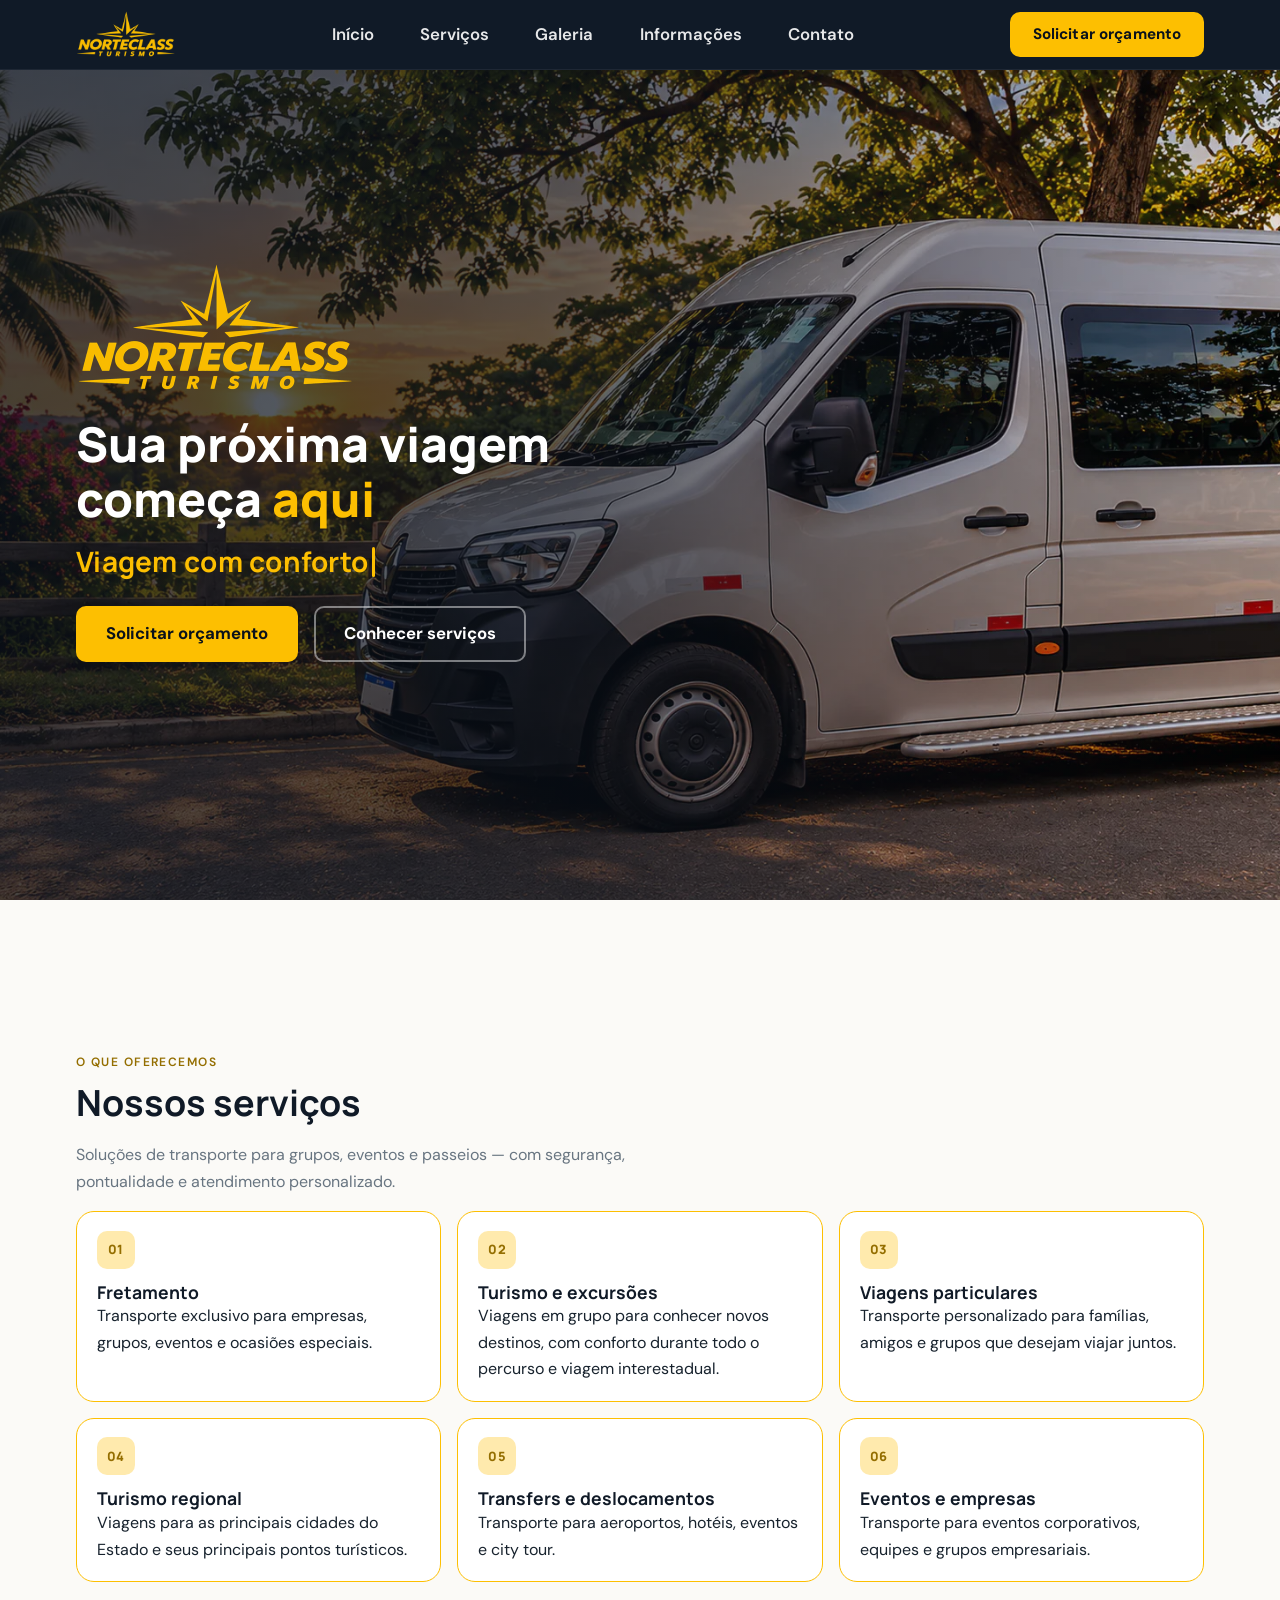
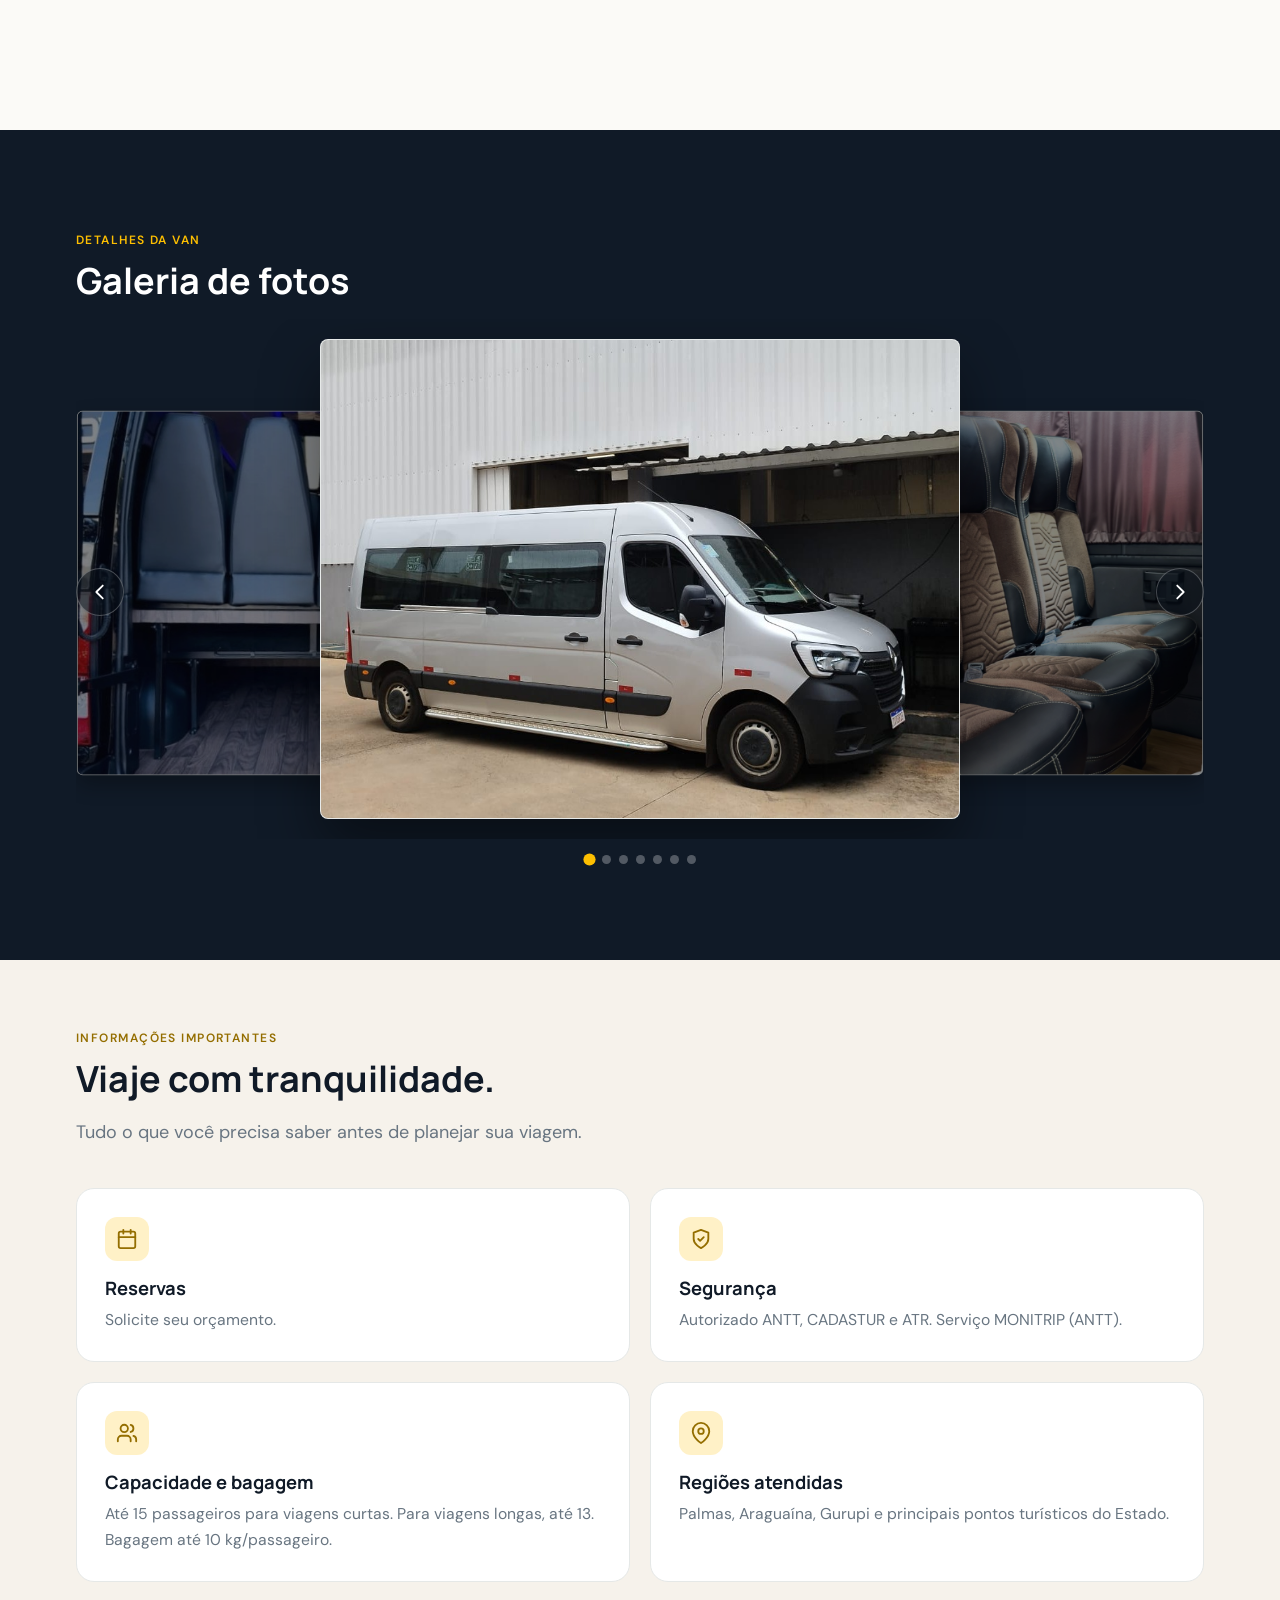
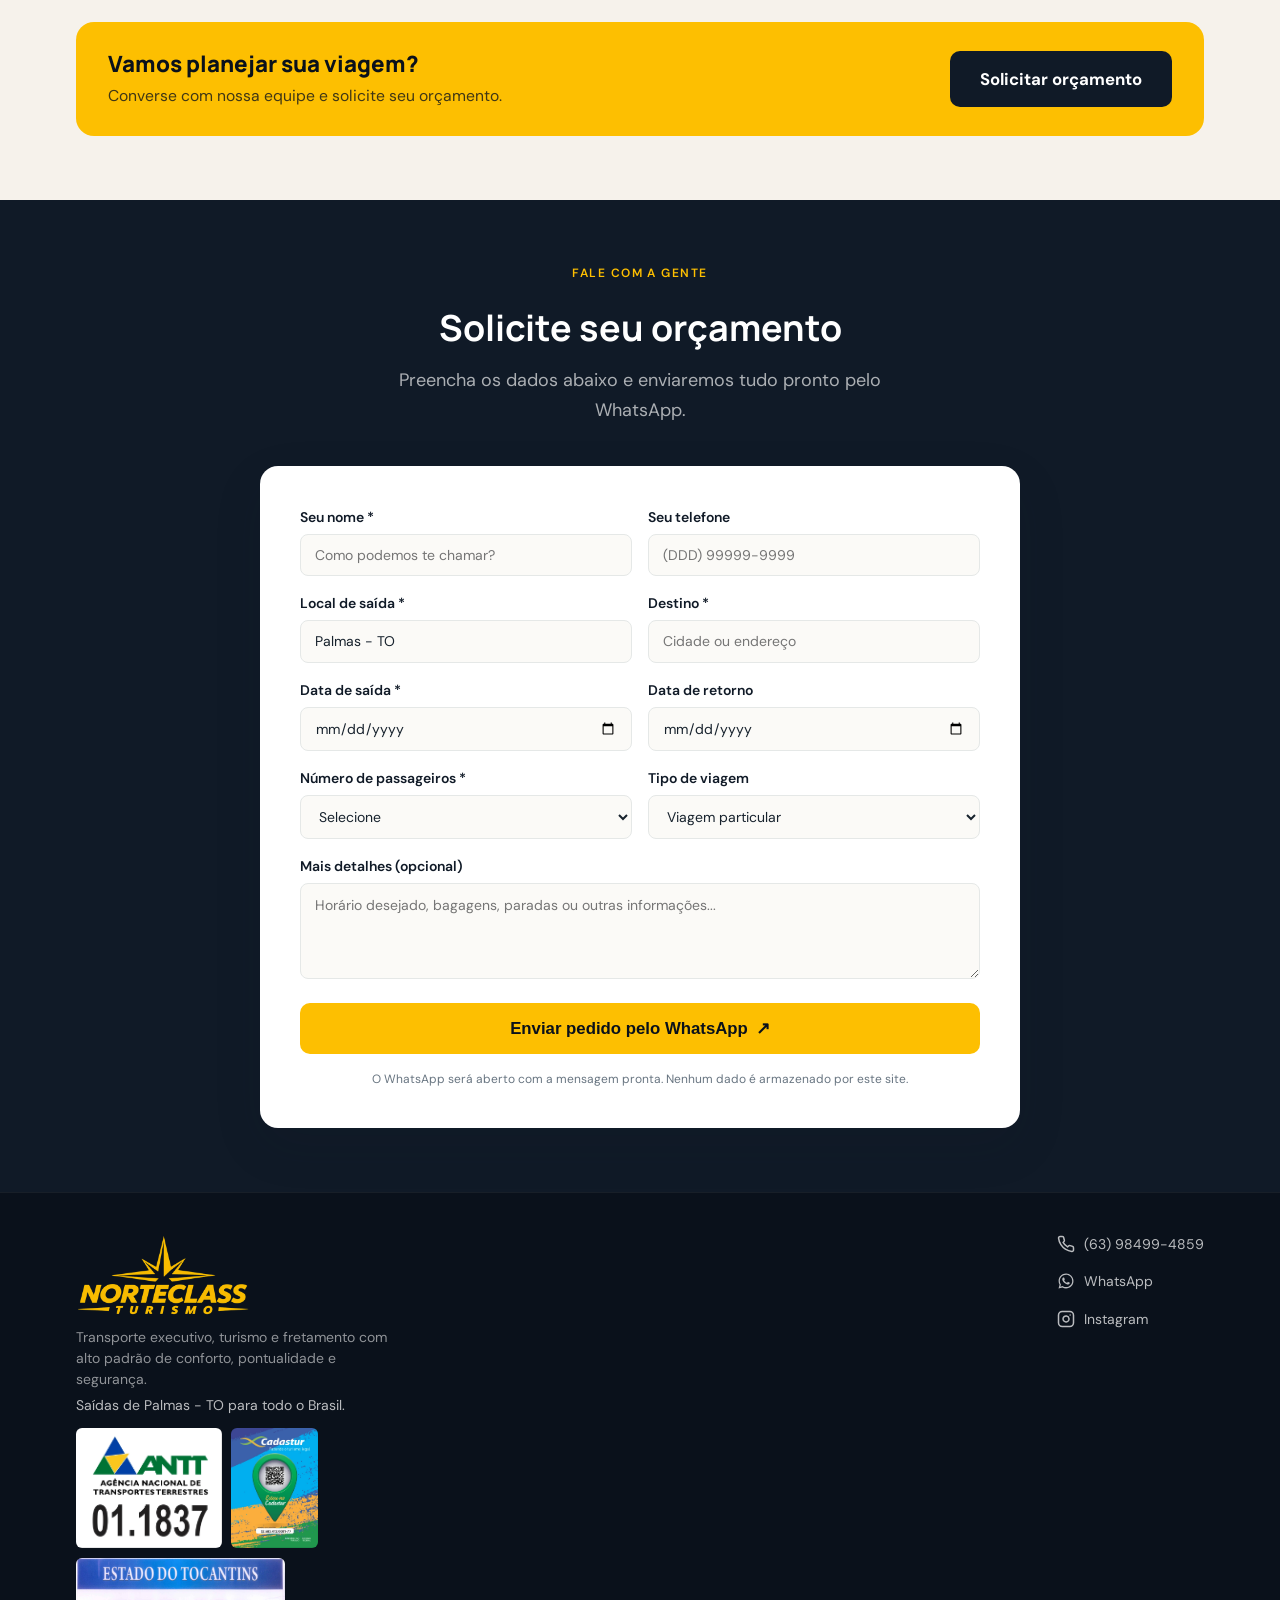
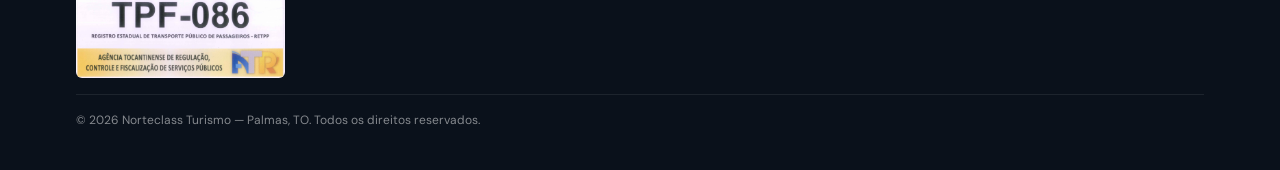
==== commit 3dd335b6: "Limita a largura dos selos do rodape para manter o bloco compacto" ====
--- a/index.html
+++ b/index.html
@@ -20,7 +20,7 @@
     <link rel="stylesheet" href="css/galeria.css?v=57" />
     <link rel="stylesheet" href="css/informacoes.css?v=59" />
     <link rel="stylesheet" href="css/contato.css?v=56" />
-    <link rel="stylesheet" href="css/footer.css?v=63" />
+    <link rel="stylesheet" href="css/footer.css?v=64" />
   </head>
   <body>
     <!-- HEADER -->
--- a/css/footer.css
+++ b/css/footer.css
@@ -62,6 +62,7 @@
   align-items: center;
   gap: 0.6rem;
   margin-top: 0.4rem;
+  max-width: 340px;
 }
 
 .footer__seal {
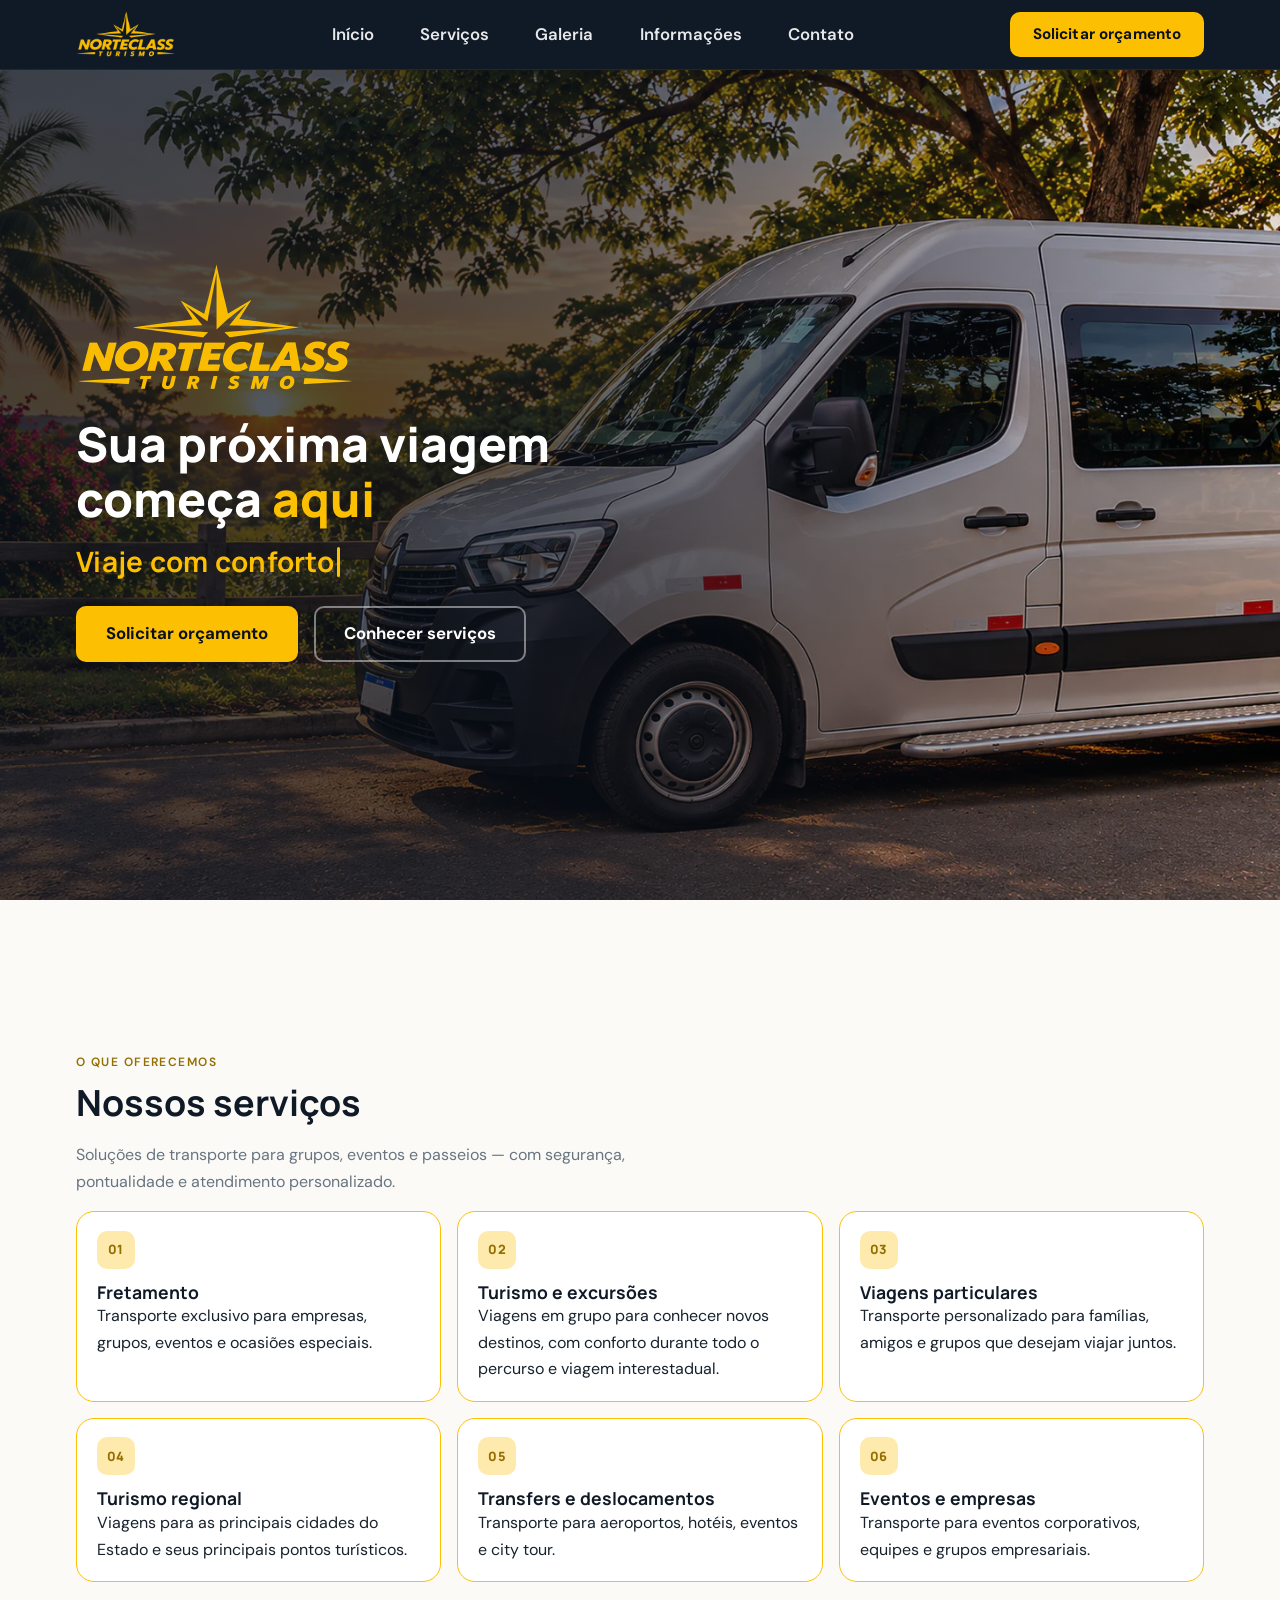
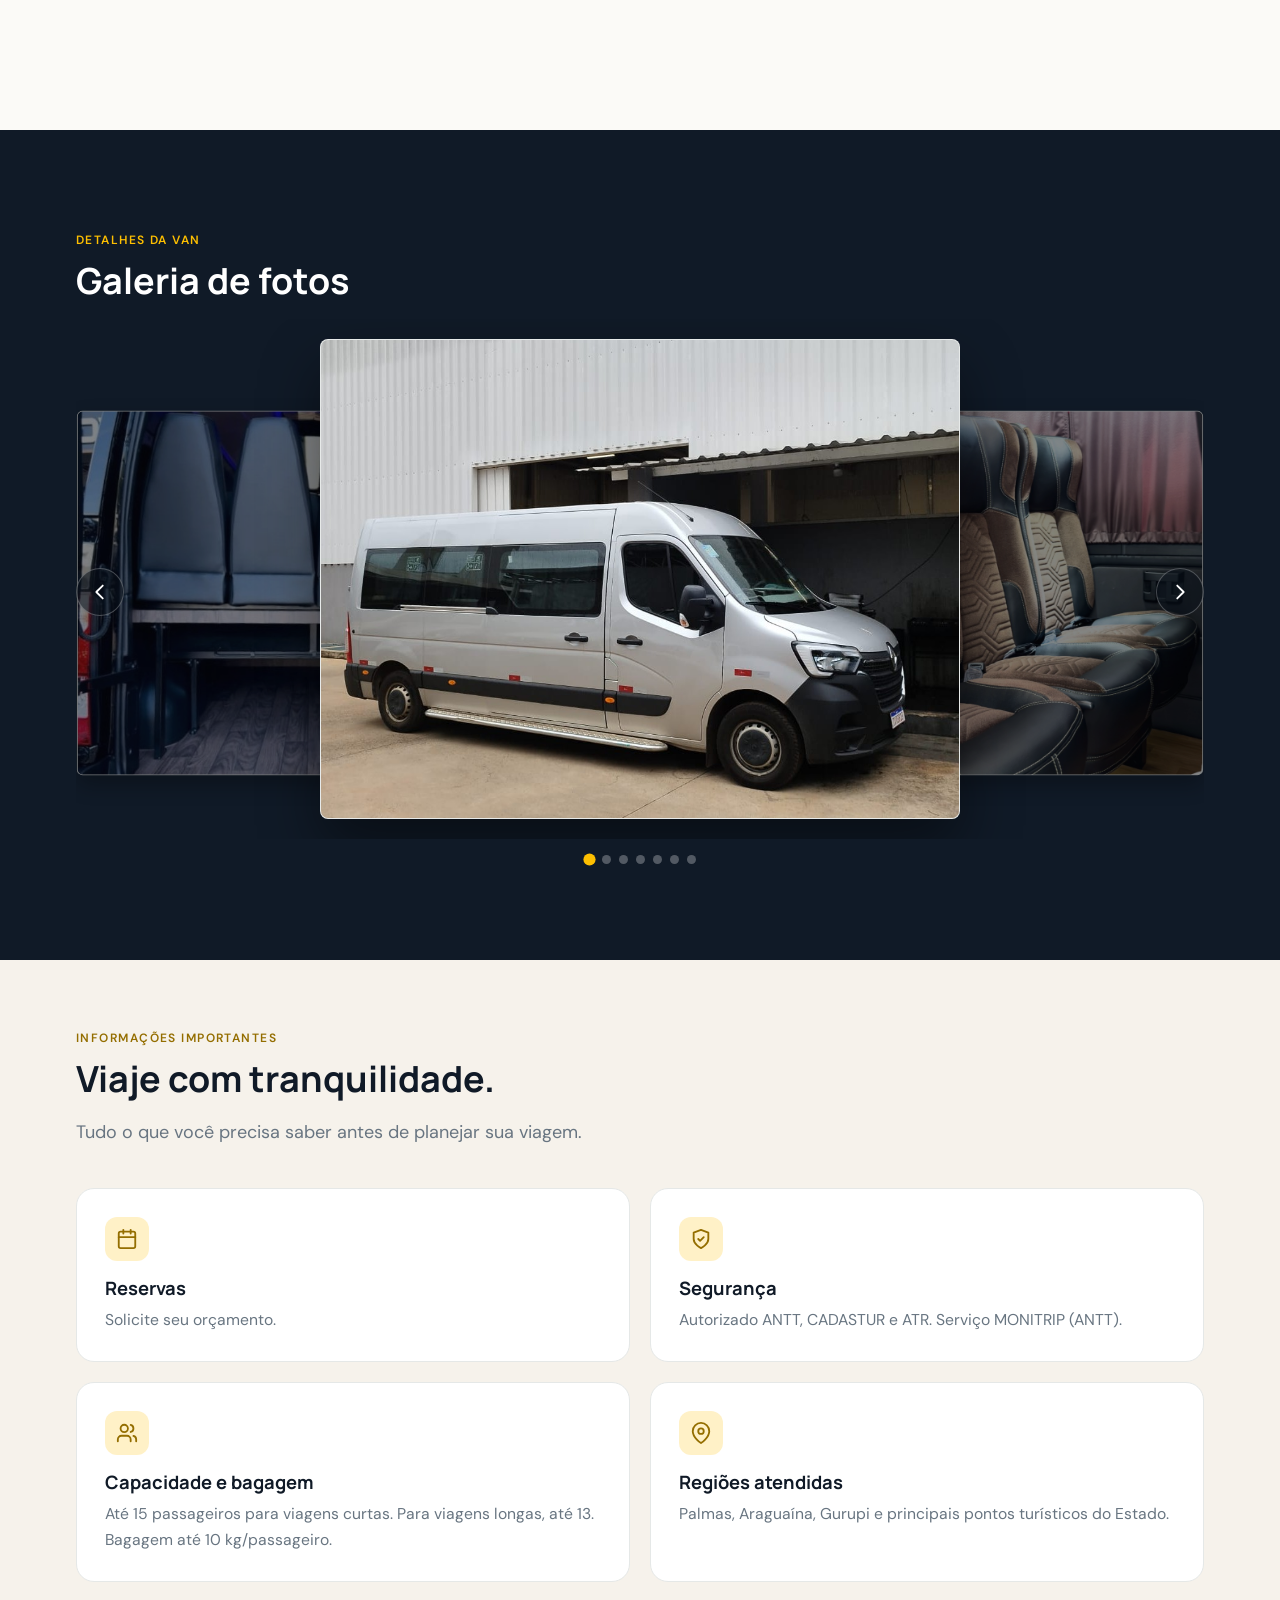
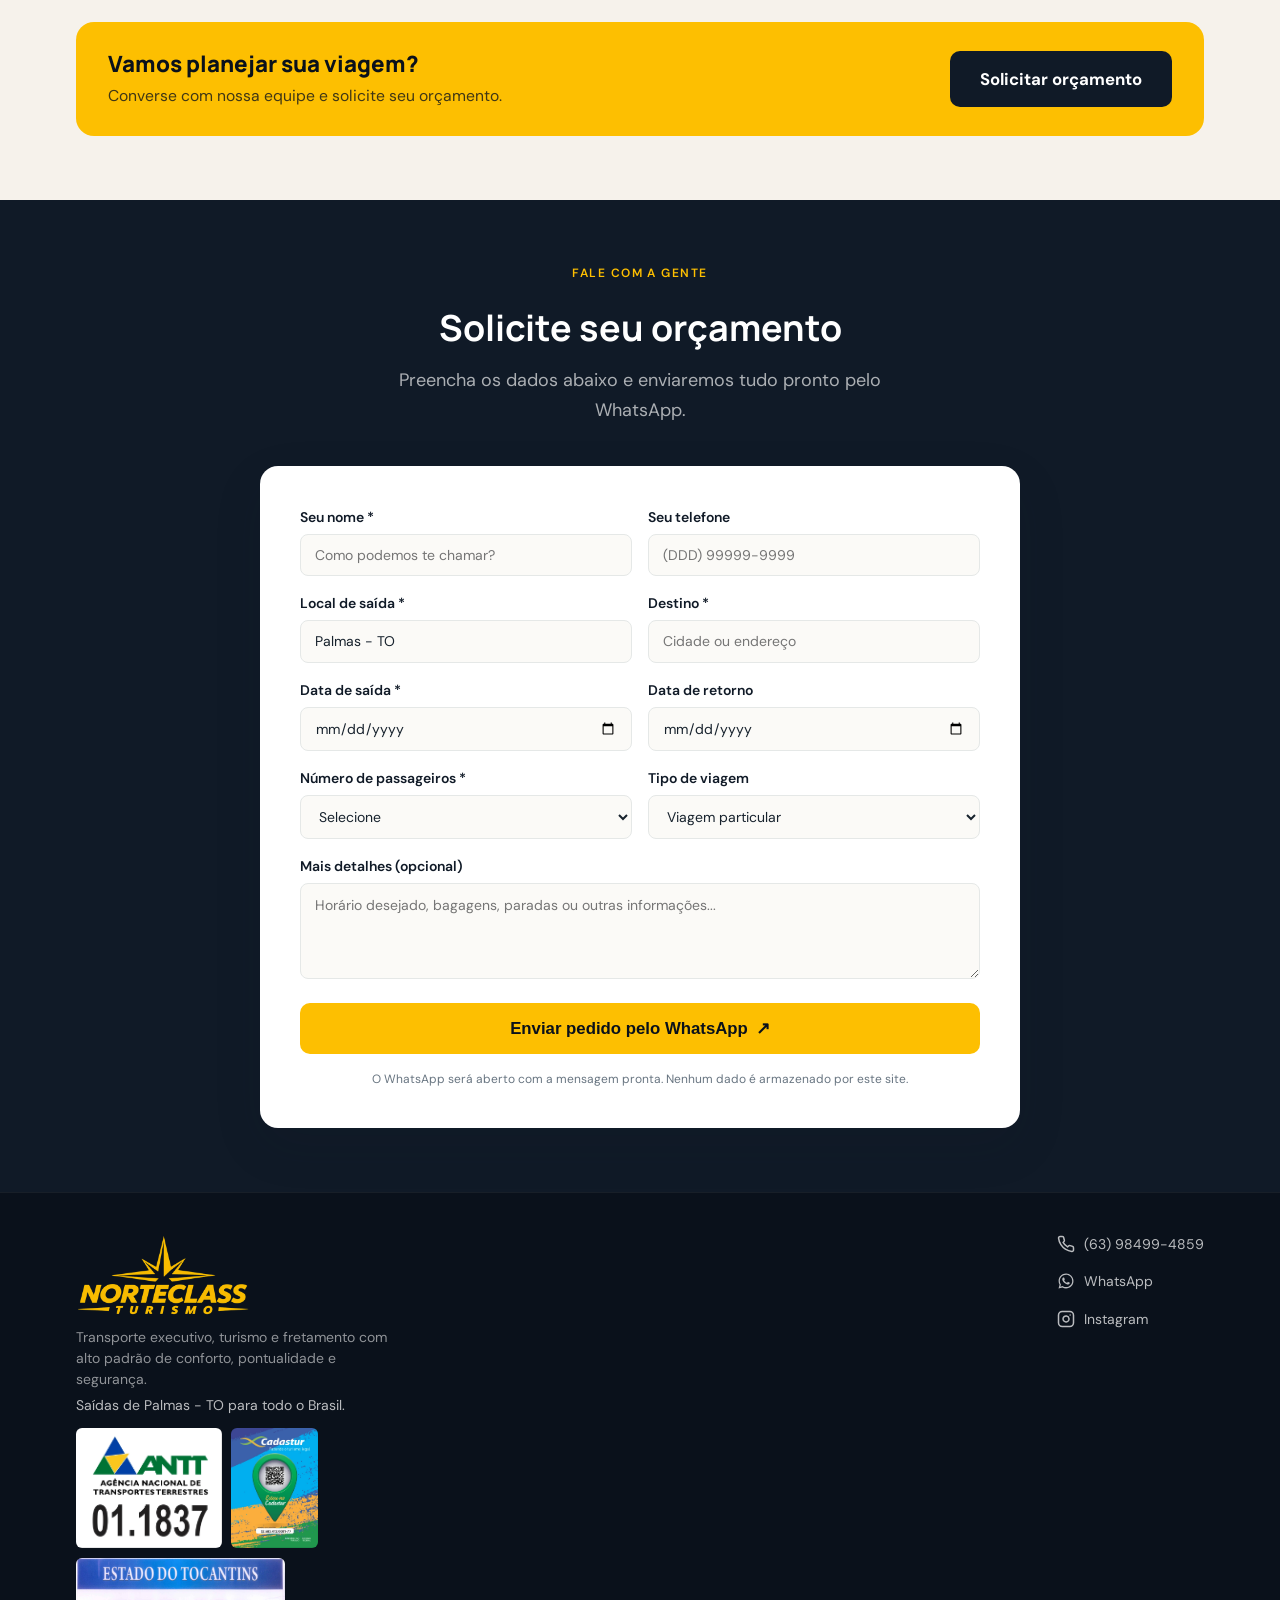
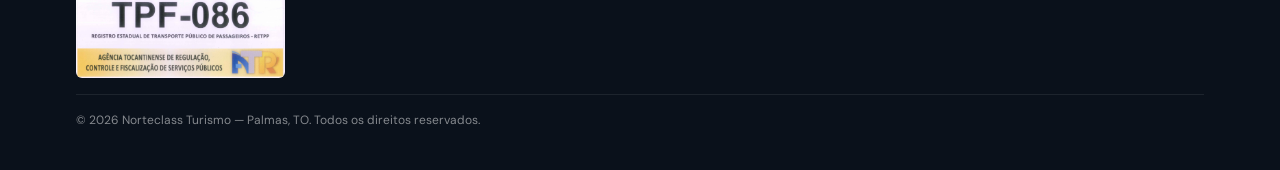
==== commit 67255aa9: "Troca a frase do hero para Viaje com conforto" ====
--- a/index.html
+++ b/index.html
@@ -367,6 +367,6 @@
       </div>
     </footer>
 
-    <script src="js/script.js?v=64"></script>
+    <script src="js/script.js?v=65"></script>
   </body>
 </html>
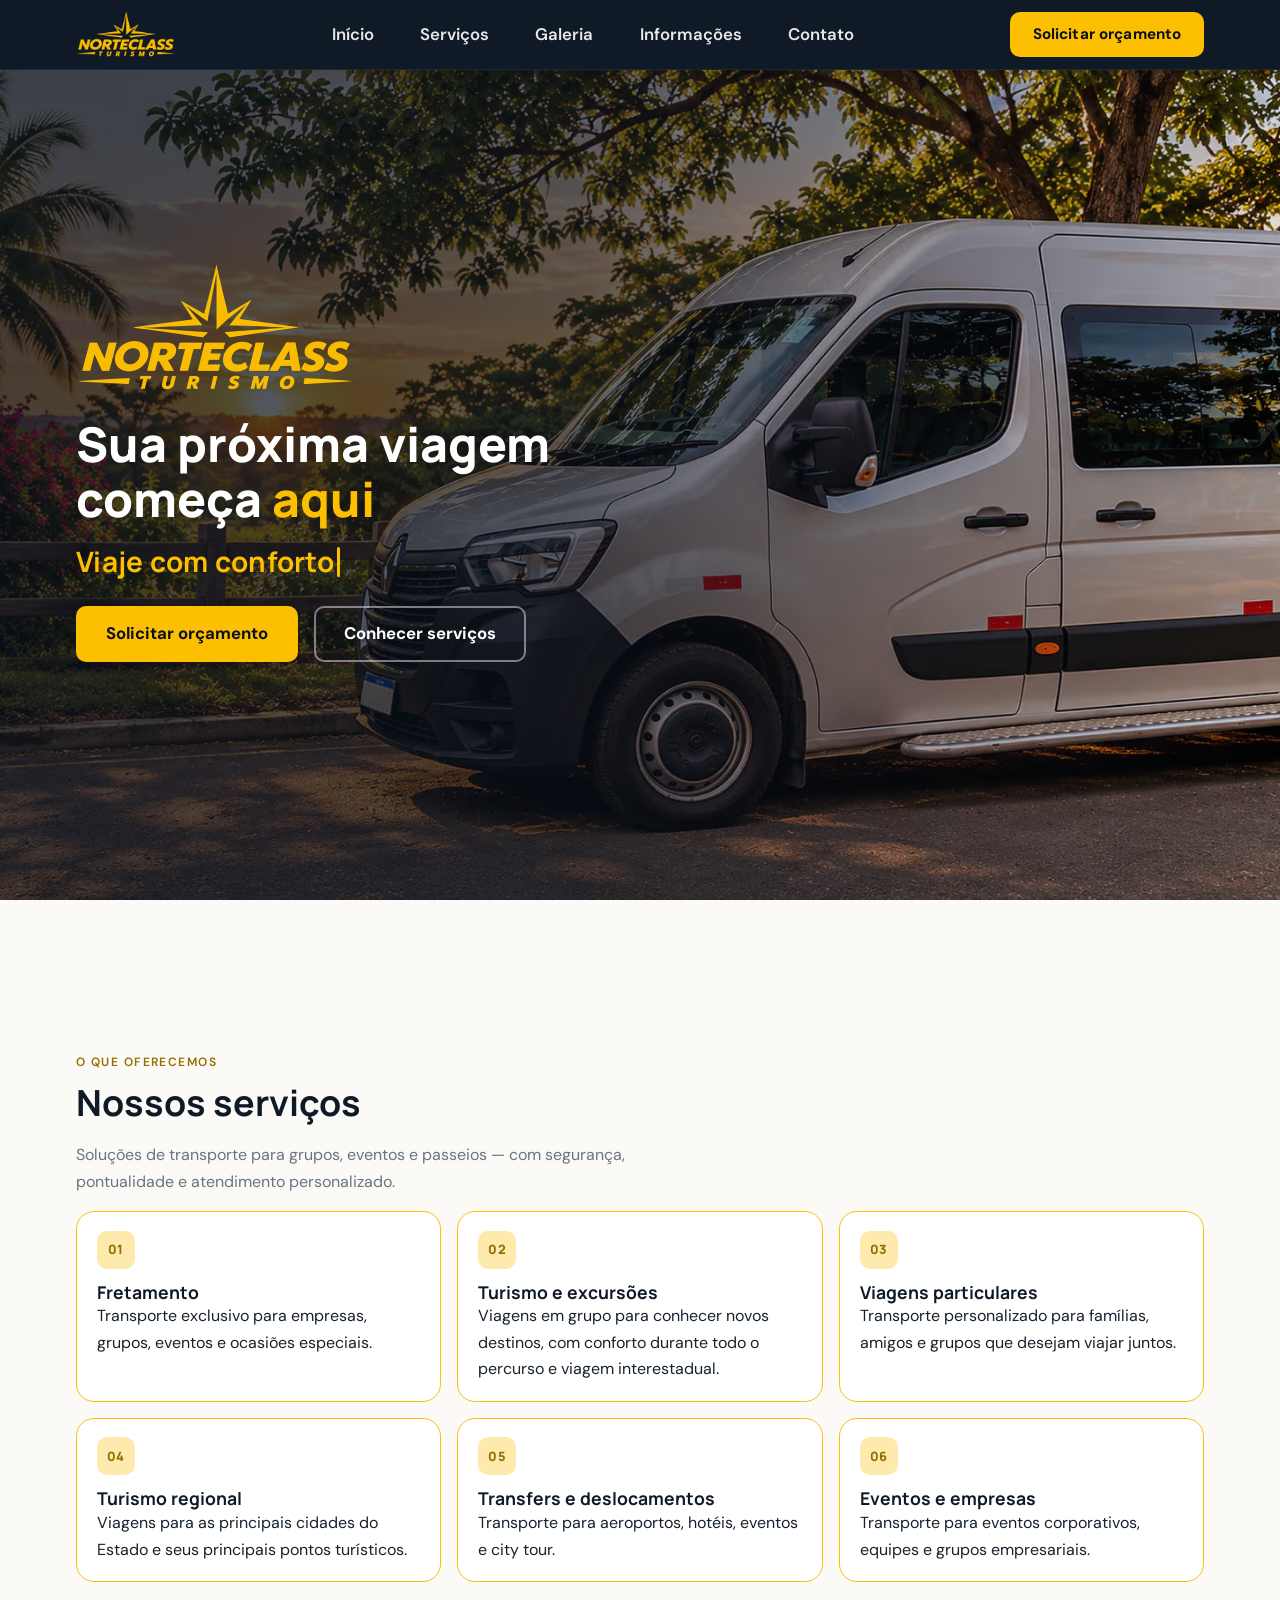
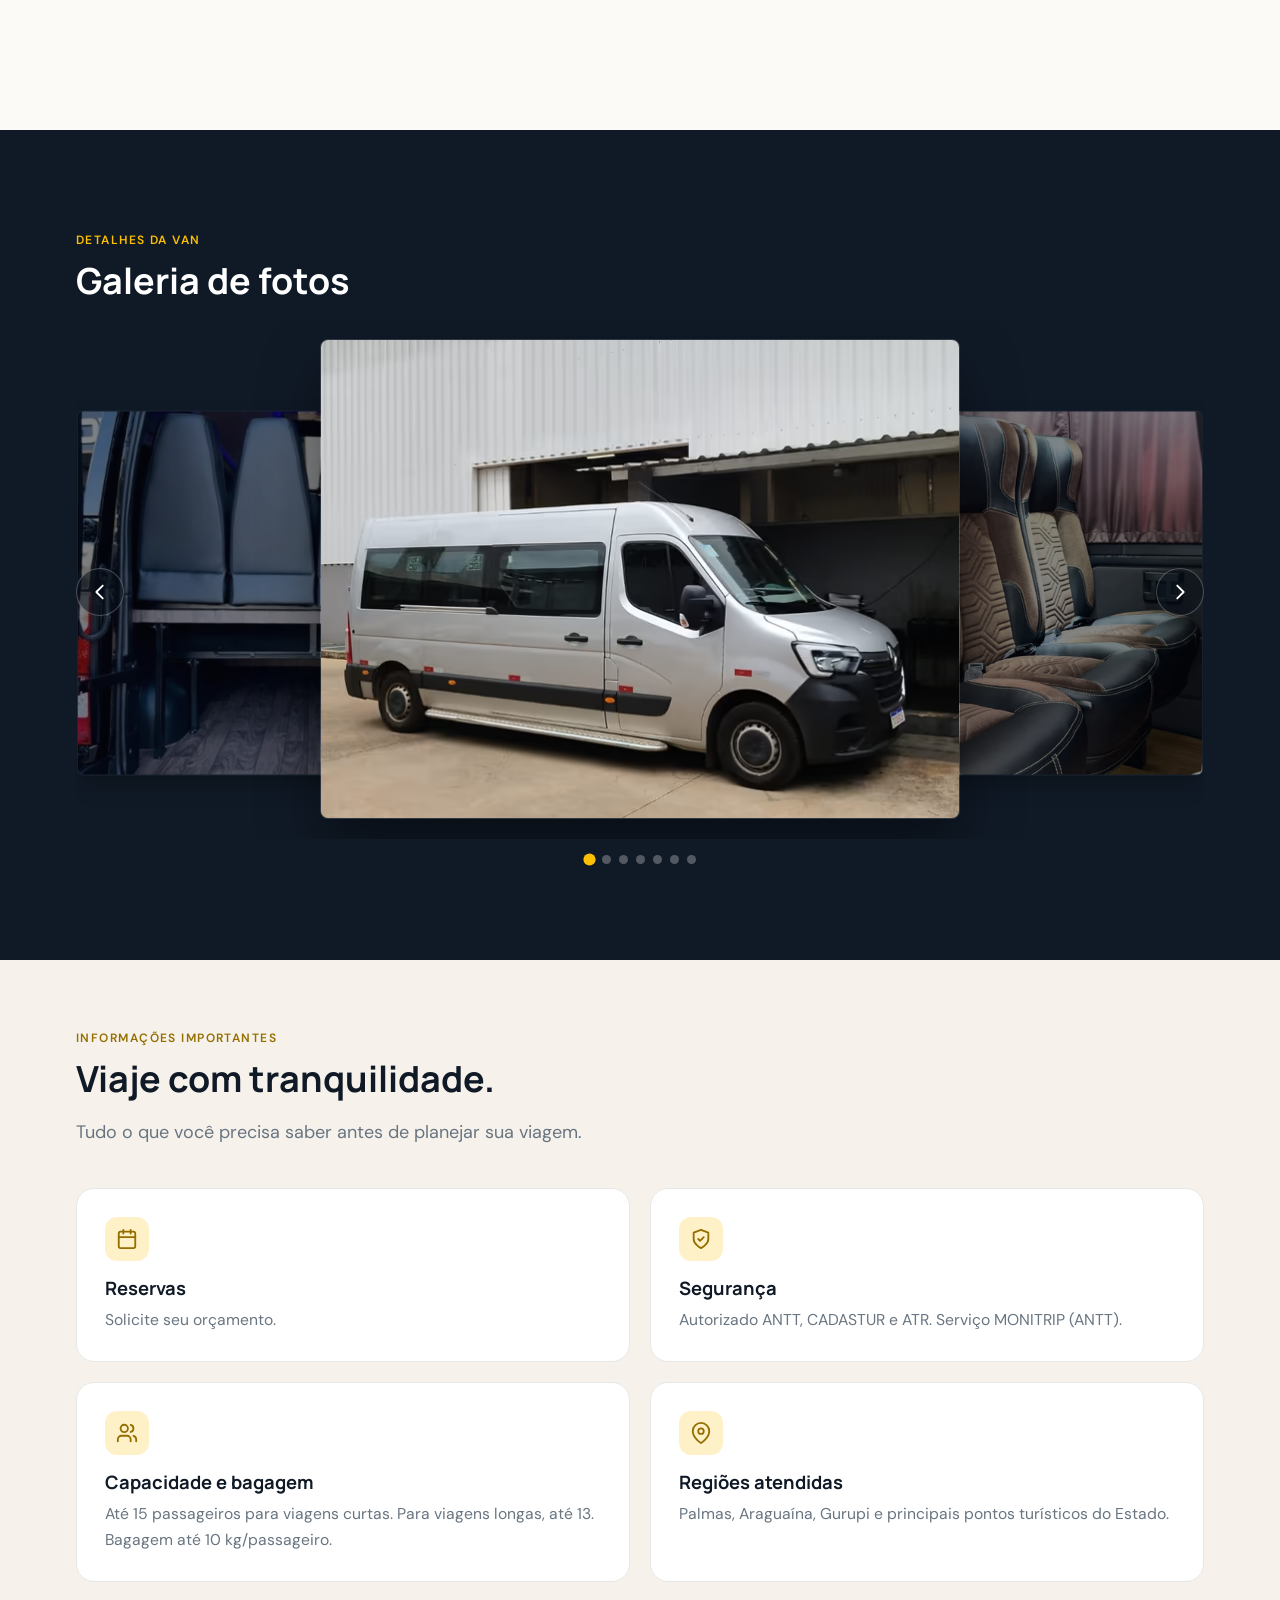
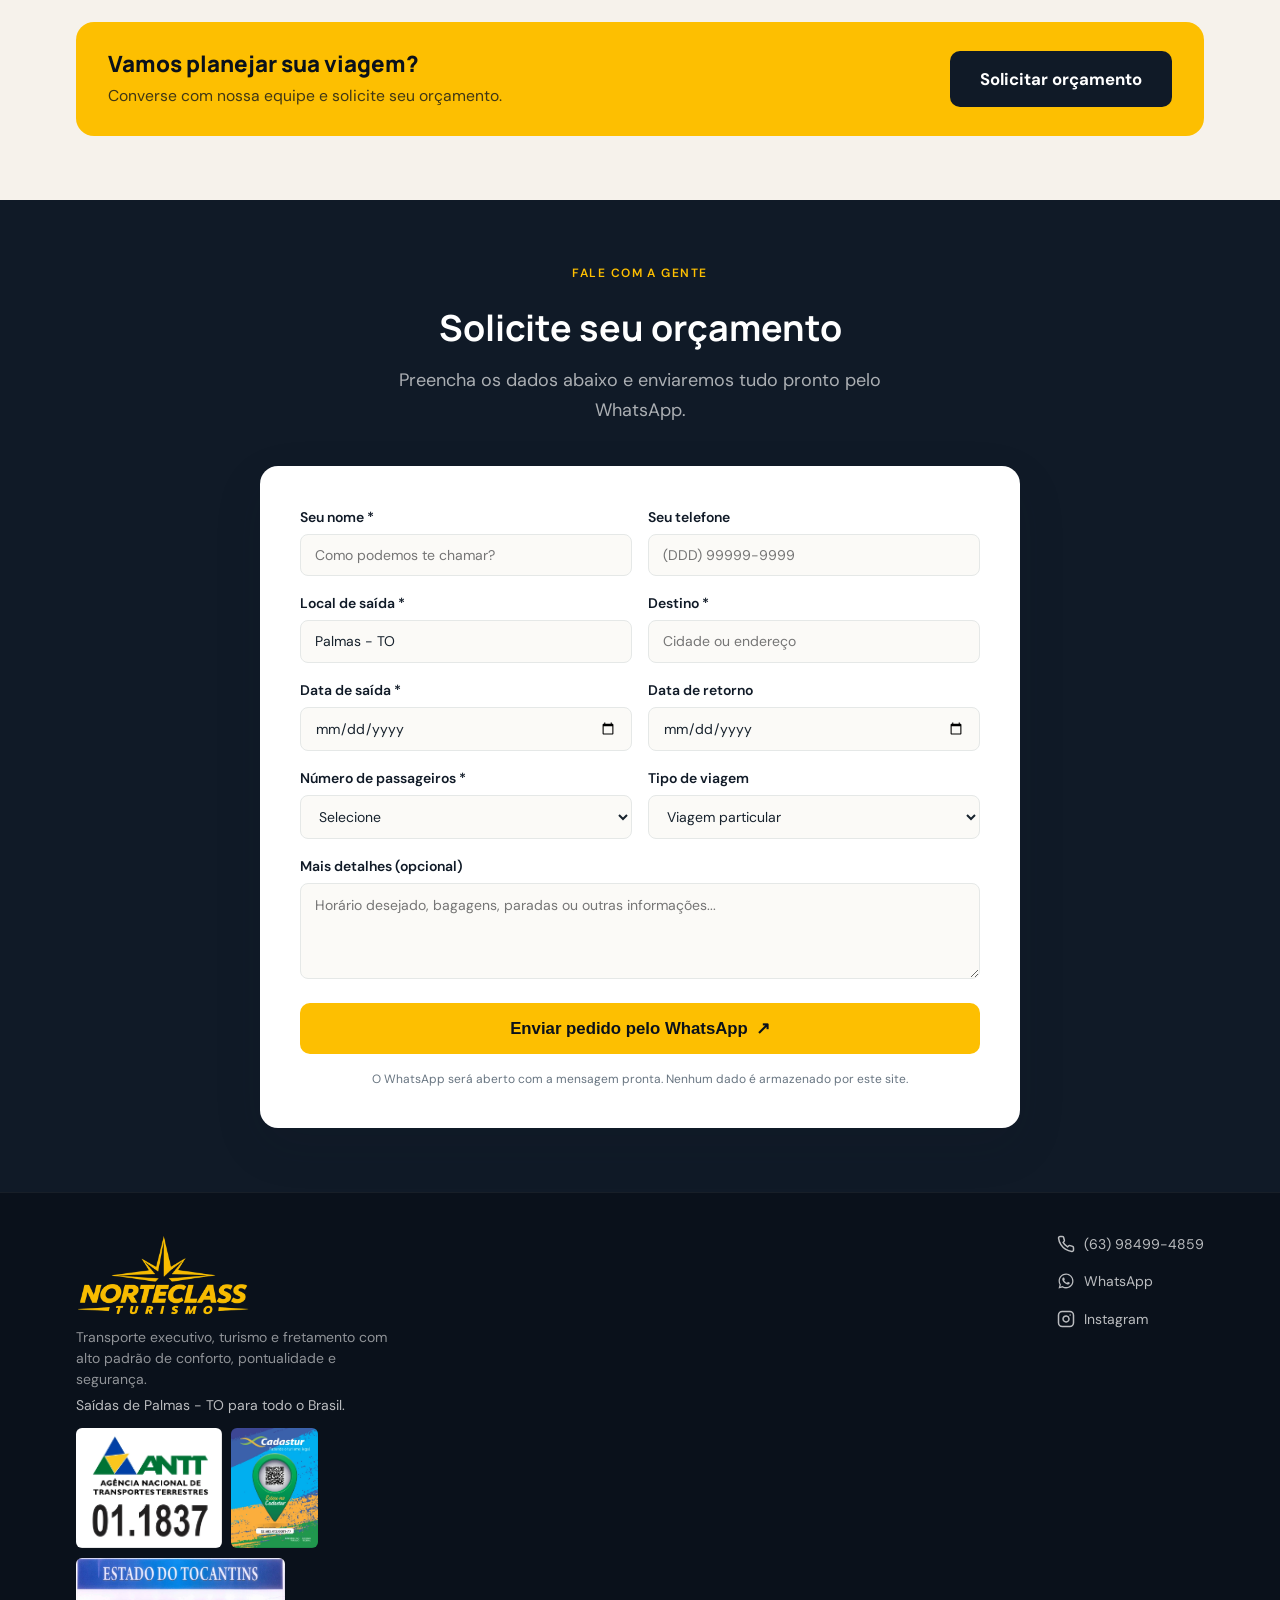
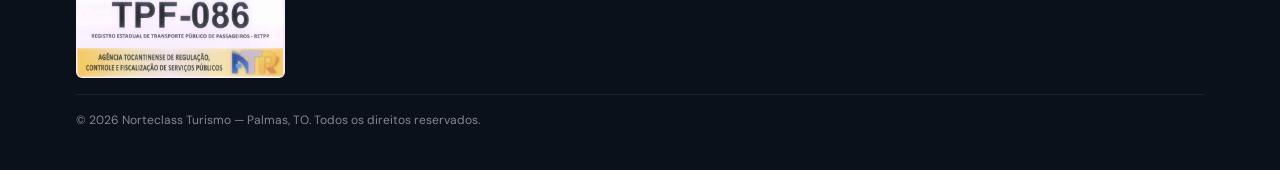
==== commit 07810d2d: "Otimiza as imagens com AVIF/WebP responsivos e cache no Vercel Gera variantes 400/640/960 (galeria) " ====
--- a/index.html
+++ b/index.html
@@ -17,7 +17,7 @@
     <link rel="stylesheet" href="css/nav.css?v=55" />
     <link rel="stylesheet" href="css/hero.css?v=61" />
     <link rel="stylesheet" href="css/servicos.css?v=62" />
-    <link rel="stylesheet" href="css/galeria.css?v=57" />
+    <link rel="stylesheet" href="css/galeria.css?v=58" />
     <link rel="stylesheet" href="css/informacoes.css?v=59" />
     <link rel="stylesheet" href="css/contato.css?v=56" />
     <link rel="stylesheet" href="css/footer.css?v=64" />
@@ -53,8 +53,10 @@
       <!-- HERO -->
       <section class="hero" id="inicio" aria-labelledby="hero-title">
         <picture>
-          <source media="(max-width: 768px)" srcset="assets/images/tela-home-mobile.jpg" />
-          <img class="hero__bg" src="assets/images/tela-home-desktop.webp" alt="" width="1672" height="941" fetchpriority="high" decoding="async" />
+          <source media="(max-width: 768px)" type="image/avif" srcset="assets/images/hero-mobile-480.avif 480w, assets/images/hero-mobile-783.avif 783w" sizes="100vw" />
+          <source media="(max-width: 768px)" type="image/webp" srcset="assets/images/hero-mobile-480.webp 480w, assets/images/hero-mobile-783.webp 783w" sizes="100vw" />
+          <source type="image/avif" srcset="assets/images/hero-desktop-1200.avif 1200w, assets/images/hero-desktop-1672.avif 1672w" sizes="100vw" />
+          <img class="hero__bg" src="assets/images/hero-desktop-1672.webp" srcset="assets/images/hero-desktop-1200.webp 1200w, assets/images/hero-desktop-1672.webp 1672w" sizes="100vw" alt="" width="1672" height="941" fetchpriority="high" decoding="async" />
         </picture>
 
         <div class="container hero__inner">
@@ -147,37 +149,58 @@
             <ul class="gallery__track">
               <li class="gallery__slide">
                 <figure class="gallery__item">
-                  <img src="assets/images/van-lateral.jpeg" alt="Lateral da van executiva" width="1043" height="900" loading="lazy" decoding="async" />
-                </figure>
-              </li>
-              <li class="gallery__slide">
-                <figure class="gallery__item">
-                  <img src="assets/images/interior-bancos.jpg" alt="Bancos reclináveis no interior da van" width="1200" height="1200" loading="lazy" decoding="async" />
-                </figure>
-              </li>
-              <li class="gallery__slide">
-                <figure class="gallery__item">
-                  <img src="assets/images/pasageiros.jpeg" alt="Passageiros aproveitando a viagem no interior da van" width="1200" height="1200" loading="lazy" decoding="async" />
-                </figure>
-              </li>
-              <li class="gallery__slide">
-                <figure class="gallery__item">
-                  <img src="assets/images/interior-degraus.jpg" alt="Degraus de acesso e piso do interior da van" width="1347" height="1347" loading="lazy" decoding="async" />
-                </figure>
-              </li>
-              <li class="gallery__slide">
-                <figure class="gallery__item">
-                  <img src="assets/images/interior-iluminacao.jpg" alt="Iluminação interna em LED da van" width="960" height="990" loading="lazy" decoding="async" />
-                </figure>
-              </li>
-              <li class="gallery__slide">
-                <figure class="gallery__item">
-                  <img src="assets/images/passageiros.jpeg" alt="Passageiros descansando nos bancos reclináveis durante a viagem" width="1283" height="1200" loading="lazy" decoding="async" />
-                </figure>
-              </li>
-              <li class="gallery__slide">
-                <figure class="gallery__item">
-                  <img src="assets/images/espaco-traseiro.jpg" alt="Espaço traseiro da van com bagageiro" width="693" height="766" loading="lazy" decoding="async" />
+                  <picture>
+                    <source type="image/avif" srcset="assets/images/van-lateral-400.avif 400w, assets/images/van-lateral-640.avif 640w, assets/images/van-lateral-960.avif 960w" sizes="(max-width: 480px) 74vw, (max-width: 768px) 92vw, 640px" />
+                    <img src="assets/images/van-lateral-640.webp" srcset="assets/images/van-lateral-400.webp 400w, assets/images/van-lateral-640.webp 640w, assets/images/van-lateral-960.webp 960w" sizes="(max-width: 480px) 74vw, (max-width: 768px) 92vw, 640px" alt="Lateral da van executiva" width="1043" height="900" loading="lazy" decoding="async" />
+                  </picture>
+                </figure>
+              </li>
+              <li class="gallery__slide">
+                <figure class="gallery__item">
+                  <picture>
+                    <source type="image/avif" srcset="assets/images/interior-bancos-400.avif 400w, assets/images/interior-bancos-640.avif 640w, assets/images/interior-bancos-960.avif 960w" sizes="(max-width: 480px) 74vw, (max-width: 768px) 92vw, 640px" />
+                    <img src="assets/images/interior-bancos-640.webp" srcset="assets/images/interior-bancos-400.webp 400w, assets/images/interior-bancos-640.webp 640w, assets/images/interior-bancos-960.webp 960w" sizes="(max-width: 480px) 74vw, (max-width: 768px) 92vw, 640px" alt="Bancos reclináveis no interior da van" width="1200" height="1200" loading="lazy" decoding="async" />
+                  </picture>
+                </figure>
+              </li>
+              <li class="gallery__slide">
+                <figure class="gallery__item">
+                  <picture>
+                    <source type="image/avif" srcset="assets/images/pasageiros-400.avif 400w, assets/images/pasageiros-640.avif 640w, assets/images/pasageiros-960.avif 960w" sizes="(max-width: 480px) 74vw, (max-width: 768px) 92vw, 640px" />
+                    <img src="assets/images/pasageiros-640.webp" srcset="assets/images/pasageiros-400.webp 400w, assets/images/pasageiros-640.webp 640w, assets/images/pasageiros-960.webp 960w" sizes="(max-width: 480px) 74vw, (max-width: 768px) 92vw, 640px" alt="Passageiros aproveitando a viagem no interior da van" width="1200" height="1200" loading="lazy" decoding="async" />
+                  </picture>
+                </figure>
+              </li>
+              <li class="gallery__slide">
+                <figure class="gallery__item">
+                  <picture>
+                    <source type="image/avif" srcset="assets/images/interior-degraus-400.avif 400w, assets/images/interior-degraus-640.avif 640w, assets/images/interior-degraus-960.avif 960w" sizes="(max-width: 480px) 74vw, (max-width: 768px) 92vw, 640px" />
+                    <img src="assets/images/interior-degraus-640.webp" srcset="assets/images/interior-degraus-400.webp 400w, assets/images/interior-degraus-640.webp 640w, assets/images/interior-degraus-960.webp 960w" sizes="(max-width: 480px) 74vw, (max-width: 768px) 92vw, 640px" alt="Degraus de acesso e piso do interior da van" width="1347" height="1347" loading="lazy" decoding="async" />
+                  </picture>
+                </figure>
+              </li>
+              <li class="gallery__slide">
+                <figure class="gallery__item">
+                  <picture>
+                    <source type="image/avif" srcset="assets/images/interior-iluminacao-400.avif 400w, assets/images/interior-iluminacao-640.avif 640w, assets/images/interior-iluminacao-960.avif 960w" sizes="(max-width: 480px) 74vw, (max-width: 768px) 92vw, 640px" />
+                    <img src="assets/images/interior-iluminacao-640.webp" srcset="assets/images/interior-iluminacao-400.webp 400w, assets/images/interior-iluminacao-640.webp 640w, assets/images/interior-iluminacao-960.webp 960w" sizes="(max-width: 480px) 74vw, (max-width: 768px) 92vw, 640px" alt="Iluminação interna em LED da van" width="960" height="990" loading="lazy" decoding="async" />
+                  </picture>
+                </figure>
+              </li>
+              <li class="gallery__slide">
+                <figure class="gallery__item">
+                  <picture>
+                    <source type="image/avif" srcset="assets/images/passageiros-400.avif 400w, assets/images/passageiros-640.avif 640w, assets/images/passageiros-960.avif 960w" sizes="(max-width: 480px) 74vw, (max-width: 768px) 92vw, 640px" />
+                    <img src="assets/images/passageiros-640.webp" srcset="assets/images/passageiros-400.webp 400w, assets/images/passageiros-640.webp 640w, assets/images/passageiros-960.webp 960w" sizes="(max-width: 480px) 74vw, (max-width: 768px) 92vw, 640px" alt="Passageiros descansando nos bancos reclináveis durante a viagem" width="1283" height="1200" loading="lazy" decoding="async" />
+                  </picture>
+                </figure>
+              </li>
+              <li class="gallery__slide">
+                <figure class="gallery__item">
+                  <picture>
+                    <source type="image/avif" srcset="assets/images/espaco-traseiro-400.avif 400w, assets/images/espaco-traseiro-640.avif 640w, assets/images/espaco-traseiro-960.avif 960w" sizes="(max-width: 480px) 74vw, (max-width: 768px) 92vw, 640px" />
+                    <img src="assets/images/espaco-traseiro-640.webp" srcset="assets/images/espaco-traseiro-400.webp 400w, assets/images/espaco-traseiro-640.webp 640w, assets/images/espaco-traseiro-960.webp 960w" sizes="(max-width: 480px) 74vw, (max-width: 768px) 92vw, 640px" alt="Espaço traseiro da van com bagageiro" width="693" height="766" loading="lazy" decoding="async" />
+                  </picture>
                 </figure>
               </li>
             </ul>
@@ -337,7 +360,7 @@
             <div class="footer__seals">
               <img class="footer__seal" src="assets/images/antt.webp" alt="Selo ANTT" width="610" height="502" loading="lazy" decoding="async" />
               <img class="footer__seal" src="assets/images/cadastur.webp" alt="Selo Cadastur" width="429" height="594" loading="lazy" decoding="async" />
-              <img class="footer__seal" src="assets/images/registro.png" alt="Registro Estadual de Transporte Público de Passageiros (RETPP) — TPF-086" width="1220" height="699" loading="lazy" decoding="async" />
+              <img class="footer__seal" src="assets/images/registro-640.webp" alt="Registro Estadual de Transporte Público de Passageiros (RETPP) — TPF-086" width="1220" height="699" loading="lazy" decoding="async" />
             </div>
           </div>
 
--- a/css/galeria.css
+++ b/css/galeria.css
@@ -41,10 +41,15 @@
   max-height: var(--gallery-media-max-height, 480px);
   margin: 0;
   overflow: hidden;
-  background-color: var(--line);
+  background-color: rgba(255, 255, 255, 0.05);
   border: 1px solid rgba(255, 255, 255, 0.08);
   border-radius: var(--radius-sm);
   box-shadow: 0 12px 30px rgba(0, 0, 0, 0.35);
+}
+
+.gallery__item picture {
+  display: block;
+  height: 100%;
 }
 
 .gallery__item img {
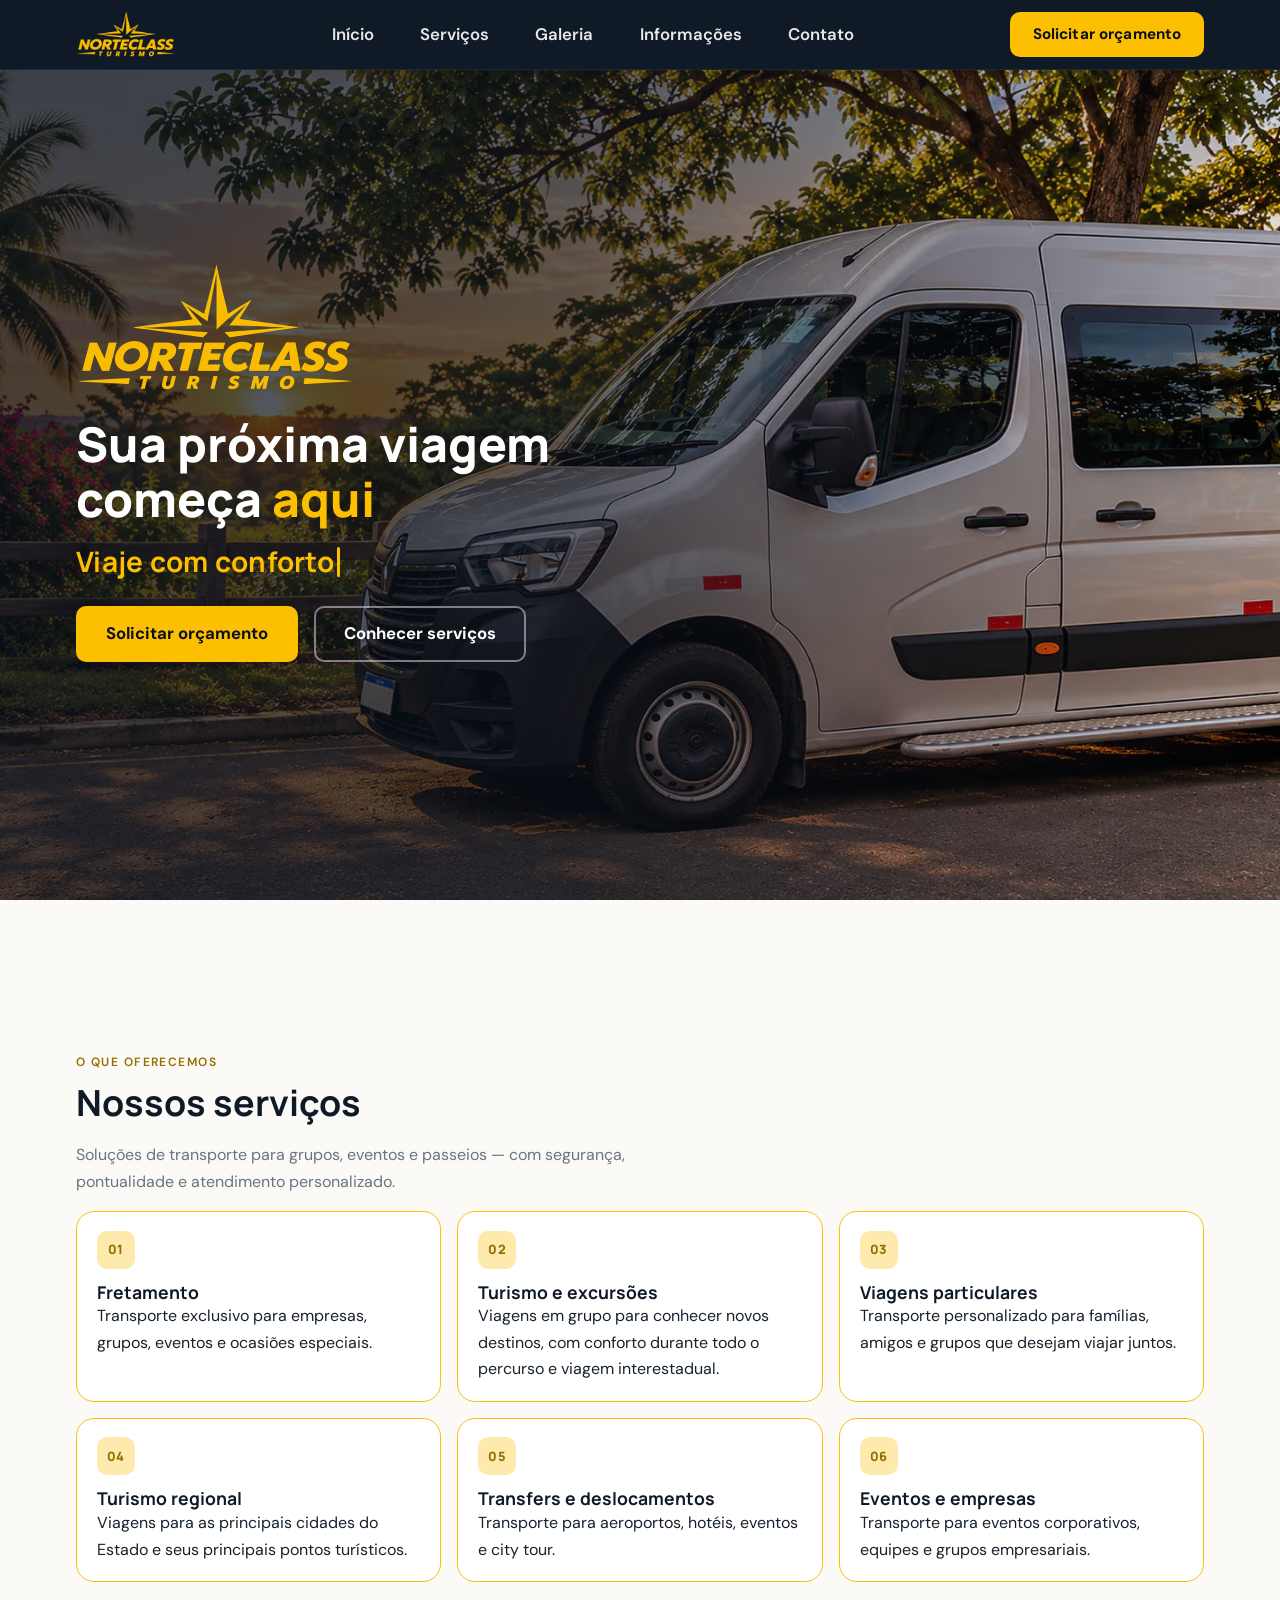
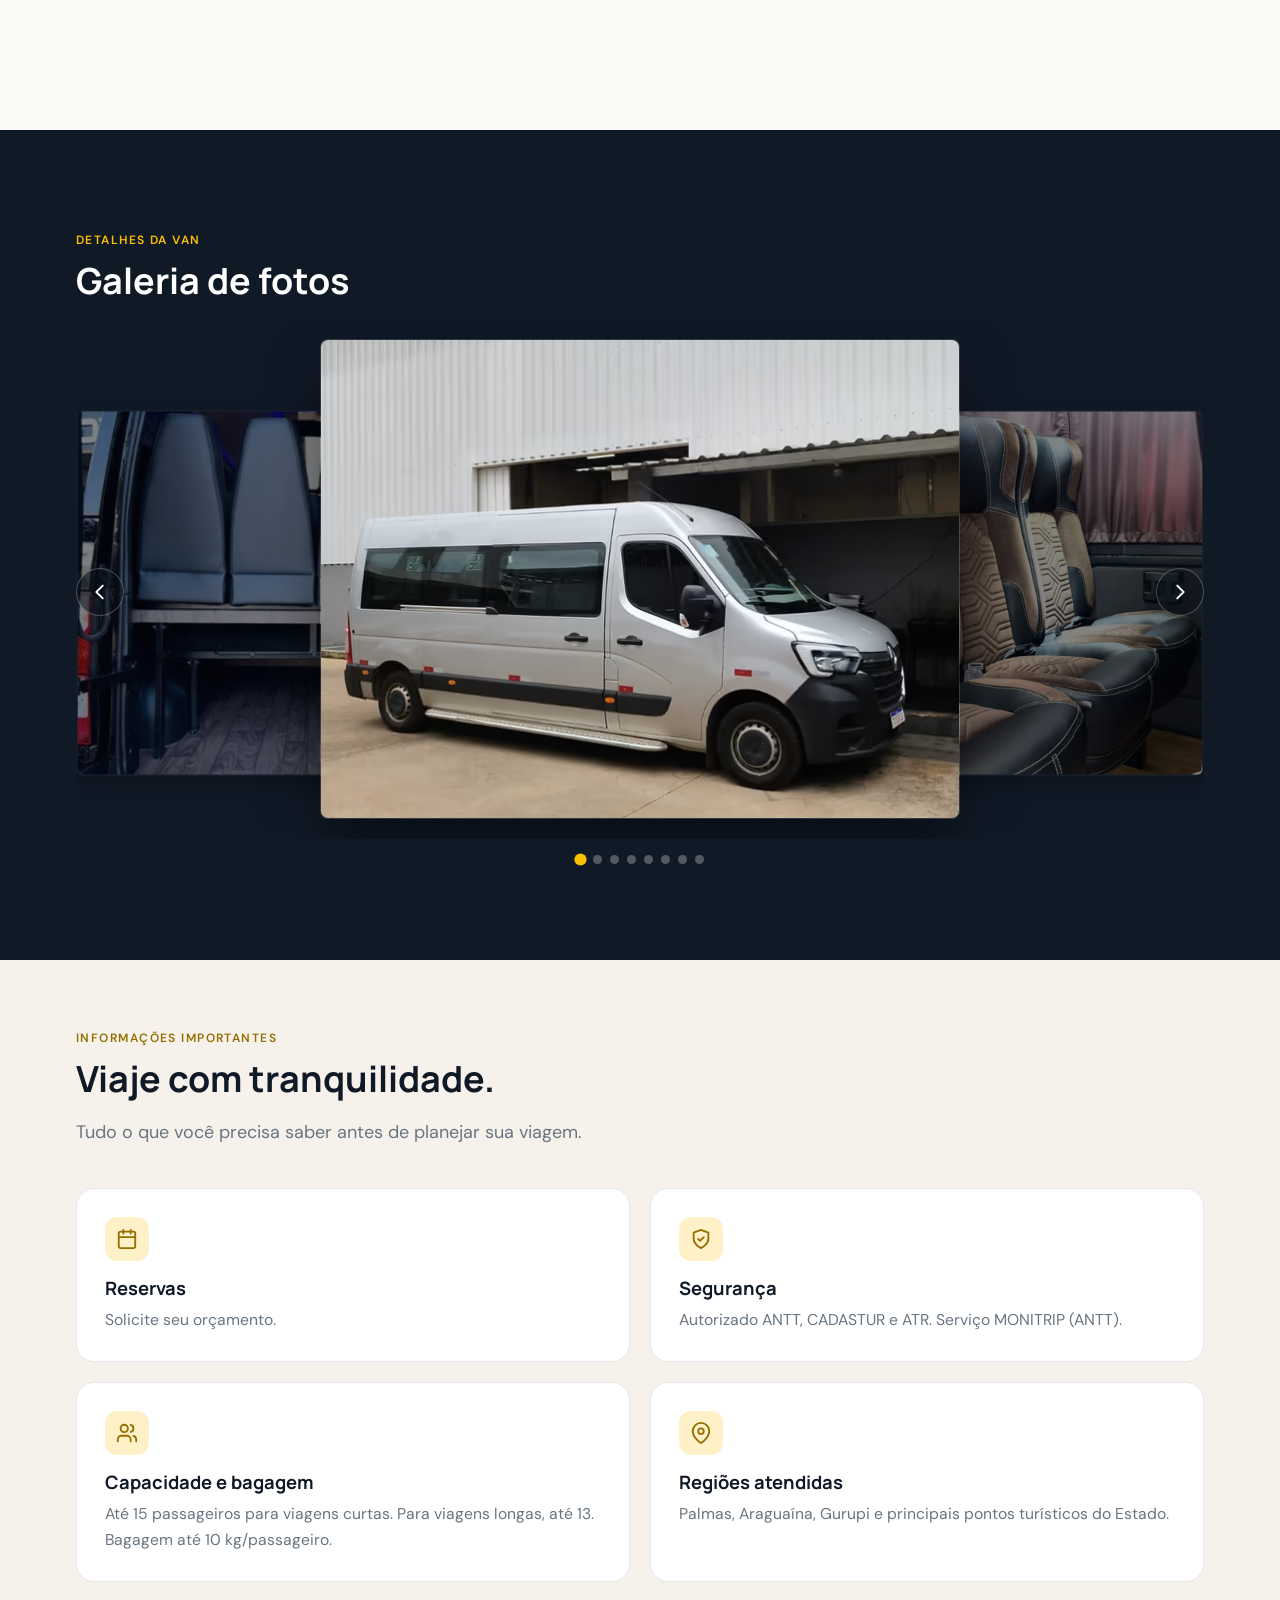
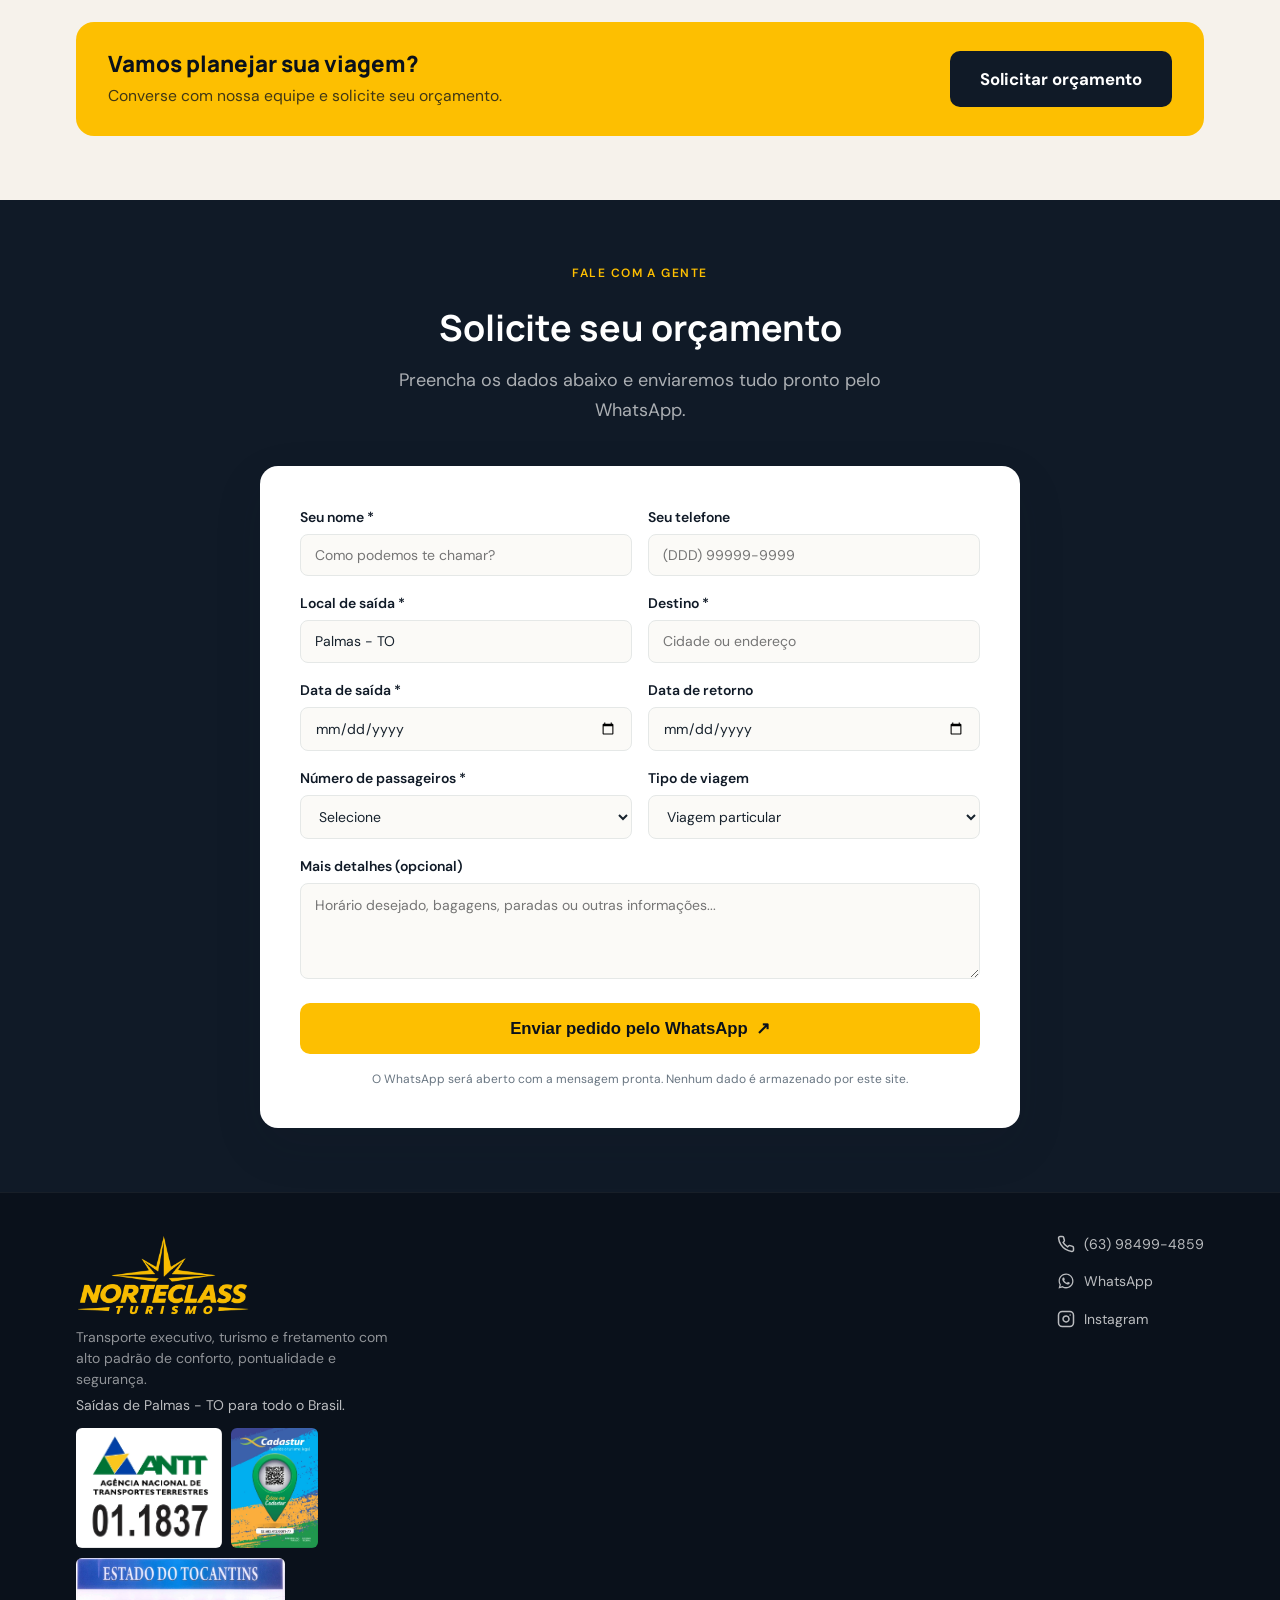
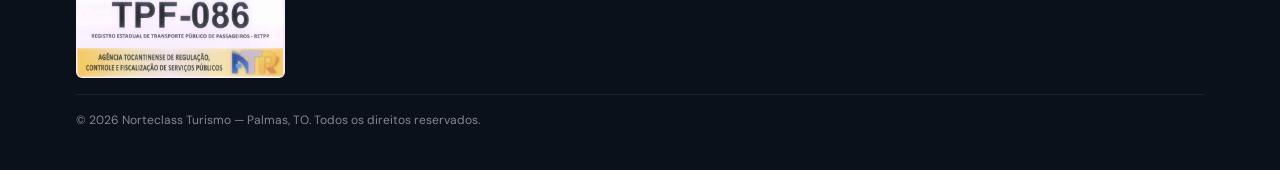
==== commit b5678d67: "Adiciona foto da luz de leitura ao carrossel da galeria Gera variantes AVIF/WebP em 400/640/720 da n" ====
--- a/index.html
+++ b/index.html
@@ -19,7 +19,7 @@
     <link rel="stylesheet" href="css/servicos.css?v=62" />
     <link rel="stylesheet" href="css/galeria.css?v=58" />
     <link rel="stylesheet" href="css/informacoes.css?v=59" />
-    <link rel="stylesheet" href="css/contato.css?v=56" />
+    <link rel="stylesheet" href="css/contato.css?v=57" />
     <link rel="stylesheet" href="css/footer.css?v=64" />
   </head>
   <body>
@@ -184,6 +184,14 @@
                   <picture>
                     <source type="image/avif" srcset="assets/images/interior-iluminacao-400.avif 400w, assets/images/interior-iluminacao-640.avif 640w, assets/images/interior-iluminacao-960.avif 960w" sizes="(max-width: 480px) 74vw, (max-width: 768px) 92vw, 640px" />
                     <img src="assets/images/interior-iluminacao-640.webp" srcset="assets/images/interior-iluminacao-400.webp 400w, assets/images/interior-iluminacao-640.webp 640w, assets/images/interior-iluminacao-960.webp 960w" sizes="(max-width: 480px) 74vw, (max-width: 768px) 92vw, 640px" alt="Iluminação interna em LED da van" width="960" height="990" loading="lazy" decoding="async" />
+                  </picture>
+                </figure>
+              </li>
+              <li class="gallery__slide gallery__slide--bottom">
+                <figure class="gallery__item">
+                  <picture>
+                    <source type="image/avif" srcset="assets/images/luz-dentro-400.avif 400w, assets/images/luz-dentro-640.avif 640w, assets/images/luz-dentro-720.avif 720w" sizes="(max-width: 480px) 74vw, (max-width: 768px) 92vw, 640px" />
+                    <img src="assets/images/luz-dentro-640.webp" srcset="assets/images/luz-dentro-400.webp 400w, assets/images/luz-dentro-640.webp 640w, assets/images/luz-dentro-720.webp 720w" sizes="(max-width: 480px) 74vw, (max-width: 768px) 92vw, 640px" alt="Luz de leitura em LED embutida no painel lateral da van" width="720" height="1195" loading="lazy" decoding="async" />
                   </picture>
                 </figure>
               </li>
--- a/css/galeria.css
+++ b/css/galeria.css
@@ -57,6 +57,11 @@
   height: 100%;
   object-fit: cover;
   object-position: center;
+}
+
+/* Fotos em retrato cujo assunto fica na parte de baixo */
+.gallery__slide--bottom img {
+  object-position: center bottom;
 }
 
 /* Posições — central à frente, vizinhas recuadas */
--- a/css/contato.css
+++ b/css/contato.css
@@ -62,6 +62,11 @@
   column-gap: var(--space-md);
 }
 
+/* Impede que campos com largura mínima própria (ex.: input date) estourem a coluna */
+.quote-form__grid > .form-group {
+  min-width: 0;
+}
+
 .form-group {
   display: flex;
   flex-direction: column;
@@ -83,6 +88,8 @@
 .quote-form select,
 .quote-form textarea {
   width: 100%;
+  min-width: 0;
+  max-width: 100%;
   padding: 0.7rem 0.9rem;
   font-family: var(--font-body);
   font-size: var(--text-sm);
@@ -94,6 +101,18 @@
   transition:
     border-color var(--transition),
     box-shadow var(--transition);
+}
+
+/* Safari/iOS dão largura própria aos campos de data e eles vazam do card */
+.quote-form input[type="date"],
+.quote-form input[type="time"],
+.quote-form input[type="datetime-local"],
+.quote-form input[type="month"] {
+  display: block;
+  width: 100%;
+  width: -webkit-fill-available;
+  min-width: 0;
+  max-width: 100%;
 }
 
 .quote-form input:focus,
@@ -138,4 +157,11 @@
   .quote-form__grid {
     grid-template-columns: 1fr;
   }
+
+  /* 16px evita o zoom automático do iOS ao focar o campo */
+  .quote-form input,
+  .quote-form select,
+  .quote-form textarea {
+    font-size: 1rem;
+  }
 }
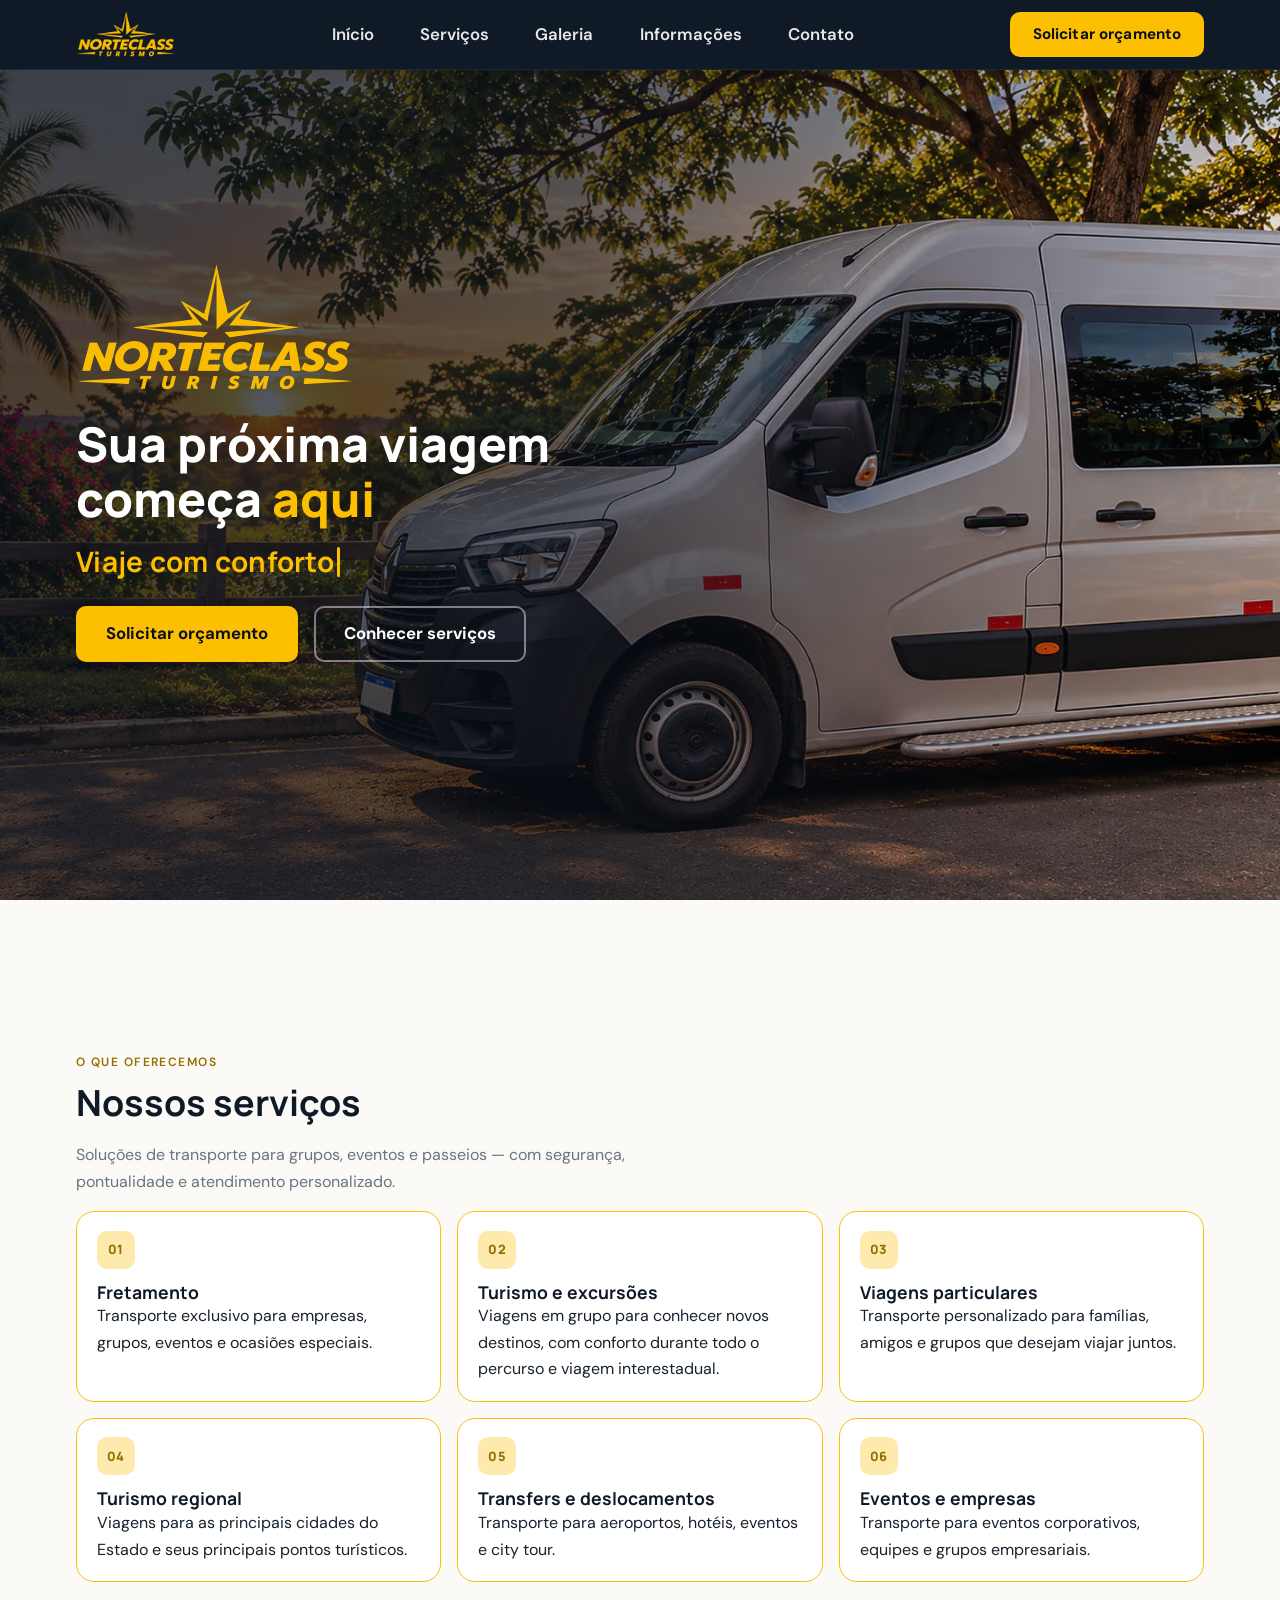
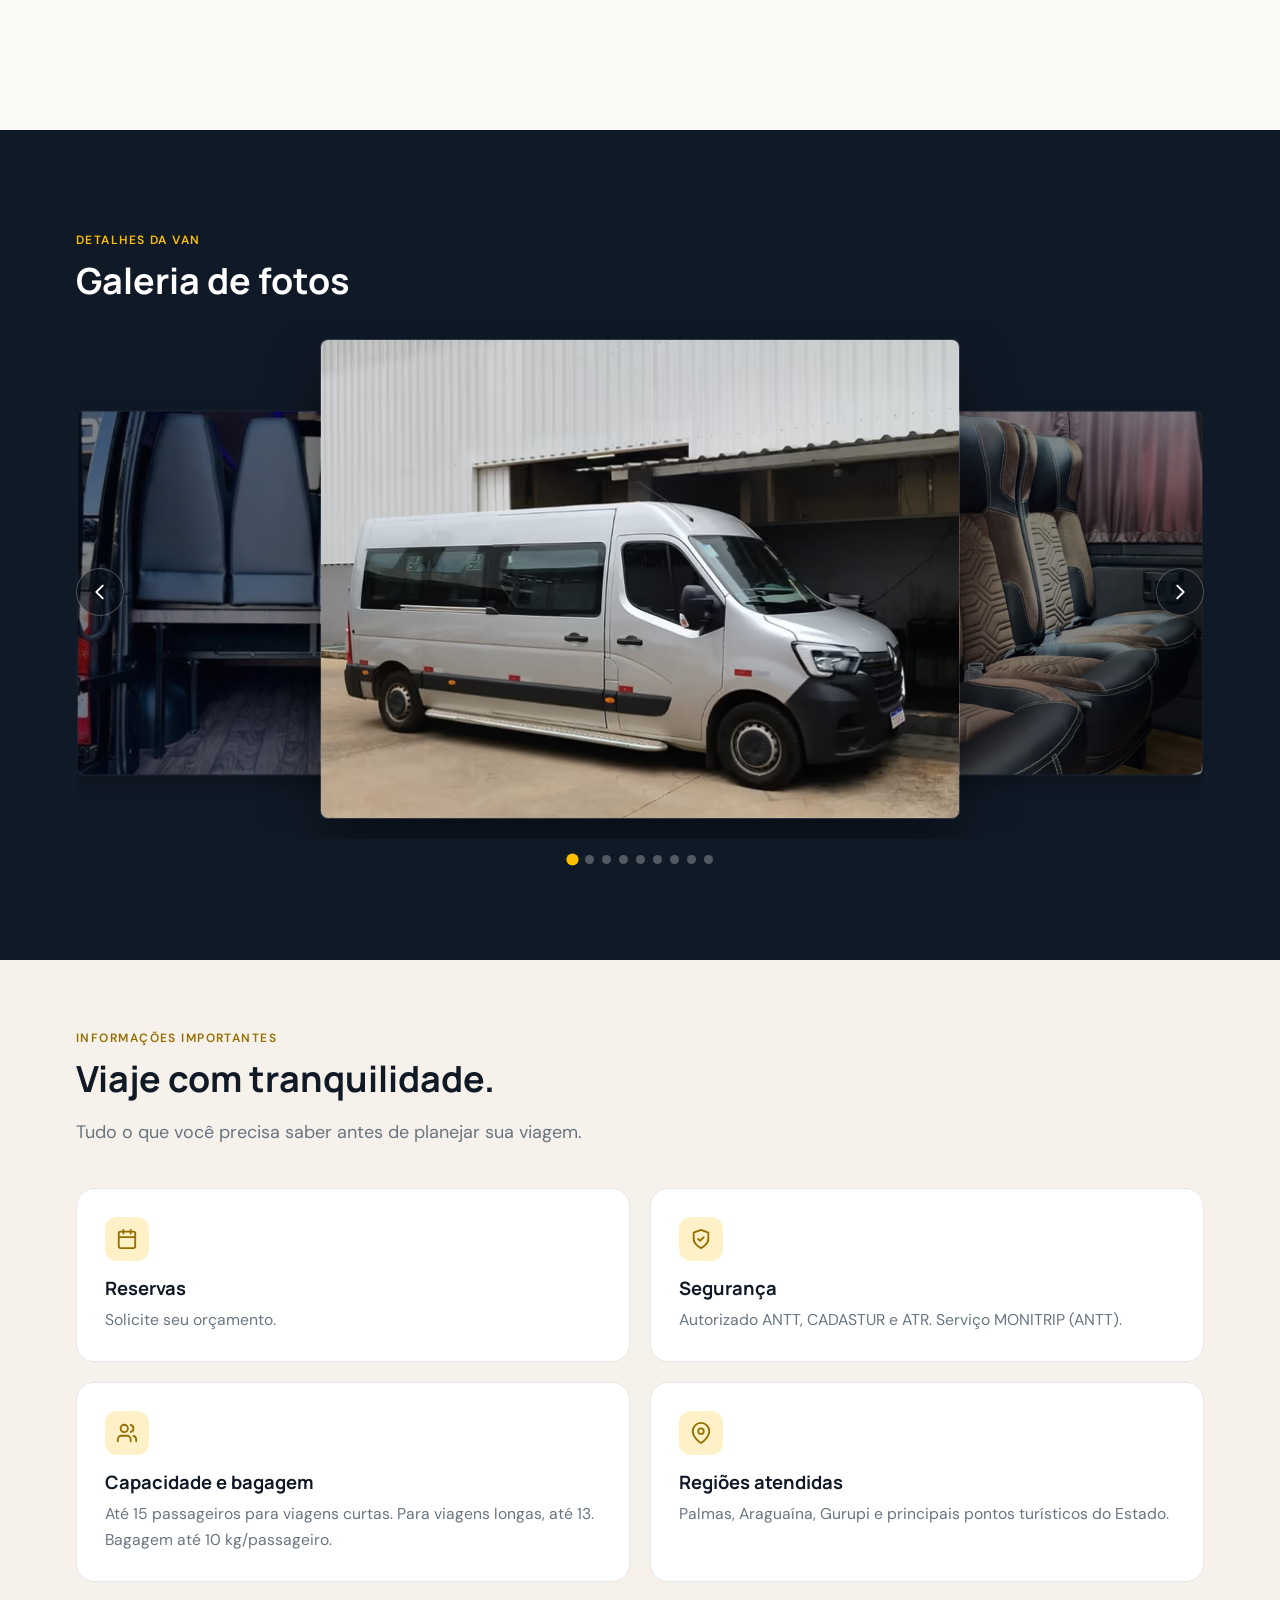
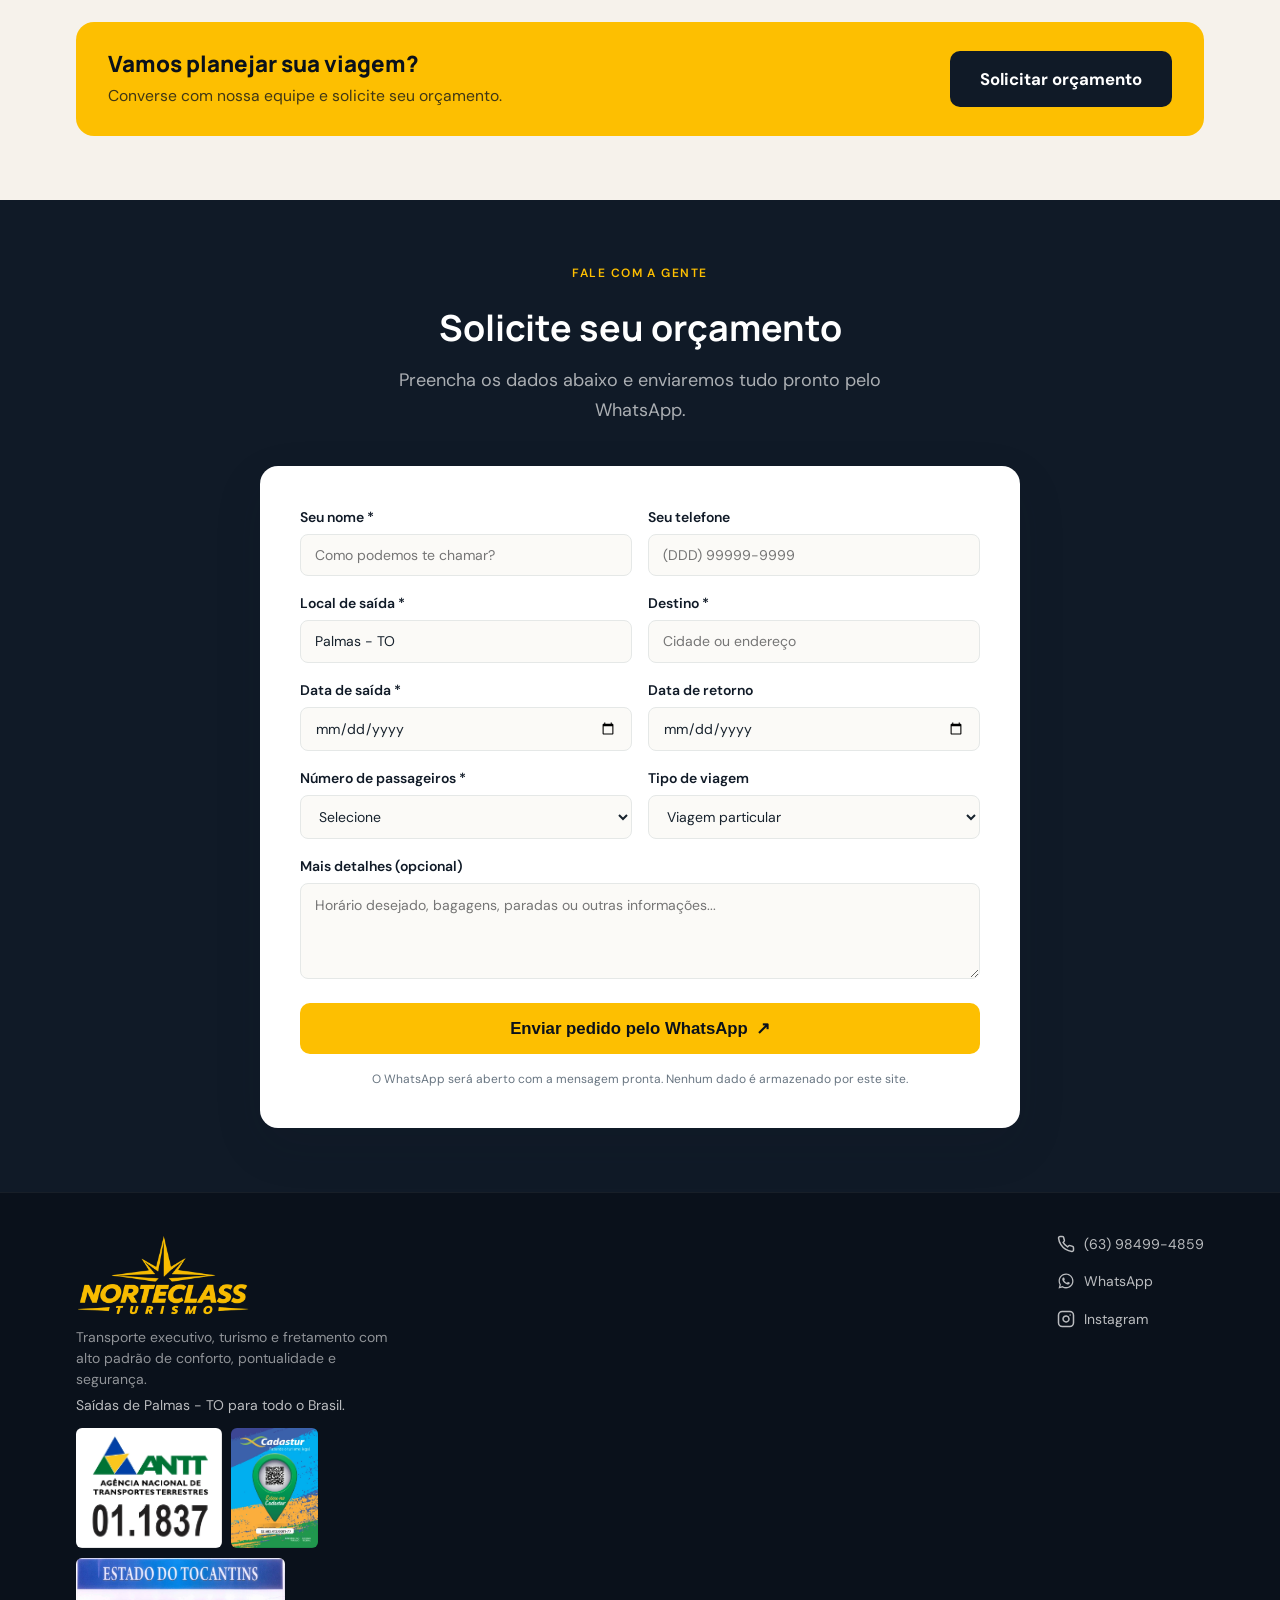
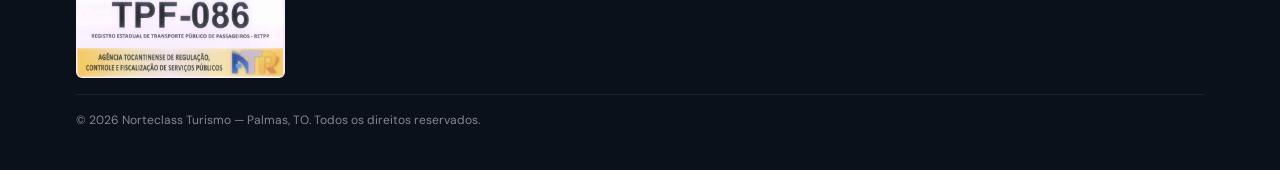
==== commit 5a733da1: "Adiciona segunda foto da luz de leitura ao carrossel da galeria Gera variantes AVIF/WebP em 400/640/" ====
--- a/index.html
+++ b/index.html
@@ -192,6 +192,14 @@
                   <picture>
                     <source type="image/avif" srcset="assets/images/luz-dentro-400.avif 400w, assets/images/luz-dentro-640.avif 640w, assets/images/luz-dentro-720.avif 720w" sizes="(max-width: 480px) 74vw, (max-width: 768px) 92vw, 640px" />
                     <img src="assets/images/luz-dentro-640.webp" srcset="assets/images/luz-dentro-400.webp 400w, assets/images/luz-dentro-640.webp 640w, assets/images/luz-dentro-720.webp 720w" sizes="(max-width: 480px) 74vw, (max-width: 768px) 92vw, 640px" alt="Luz de leitura em LED embutida no painel lateral da van" width="720" height="1195" loading="lazy" decoding="async" />
+                  </picture>
+                </figure>
+              </li>
+              <li class="gallery__slide gallery__slide--bottom">
+                <figure class="gallery__item">
+                  <picture>
+                    <source type="image/avif" srcset="assets/images/luz-leitura-400.avif 400w, assets/images/luz-leitura-640.avif 640w, assets/images/luz-leitura-720.avif 720w" sizes="(max-width: 480px) 74vw, (max-width: 768px) 92vw, 640px" />
+                    <img src="assets/images/luz-leitura-640.webp" srcset="assets/images/luz-leitura-400.webp 400w, assets/images/luz-leitura-640.webp 640w, assets/images/luz-leitura-720.webp 720w" sizes="(max-width: 480px) 74vw, (max-width: 768px) 92vw, 640px" alt="Passageira acionando a luz de leitura em LED no painel de madeira da van" width="720" height="941" loading="lazy" decoding="async" />
                   </picture>
                 </figure>
               </li>
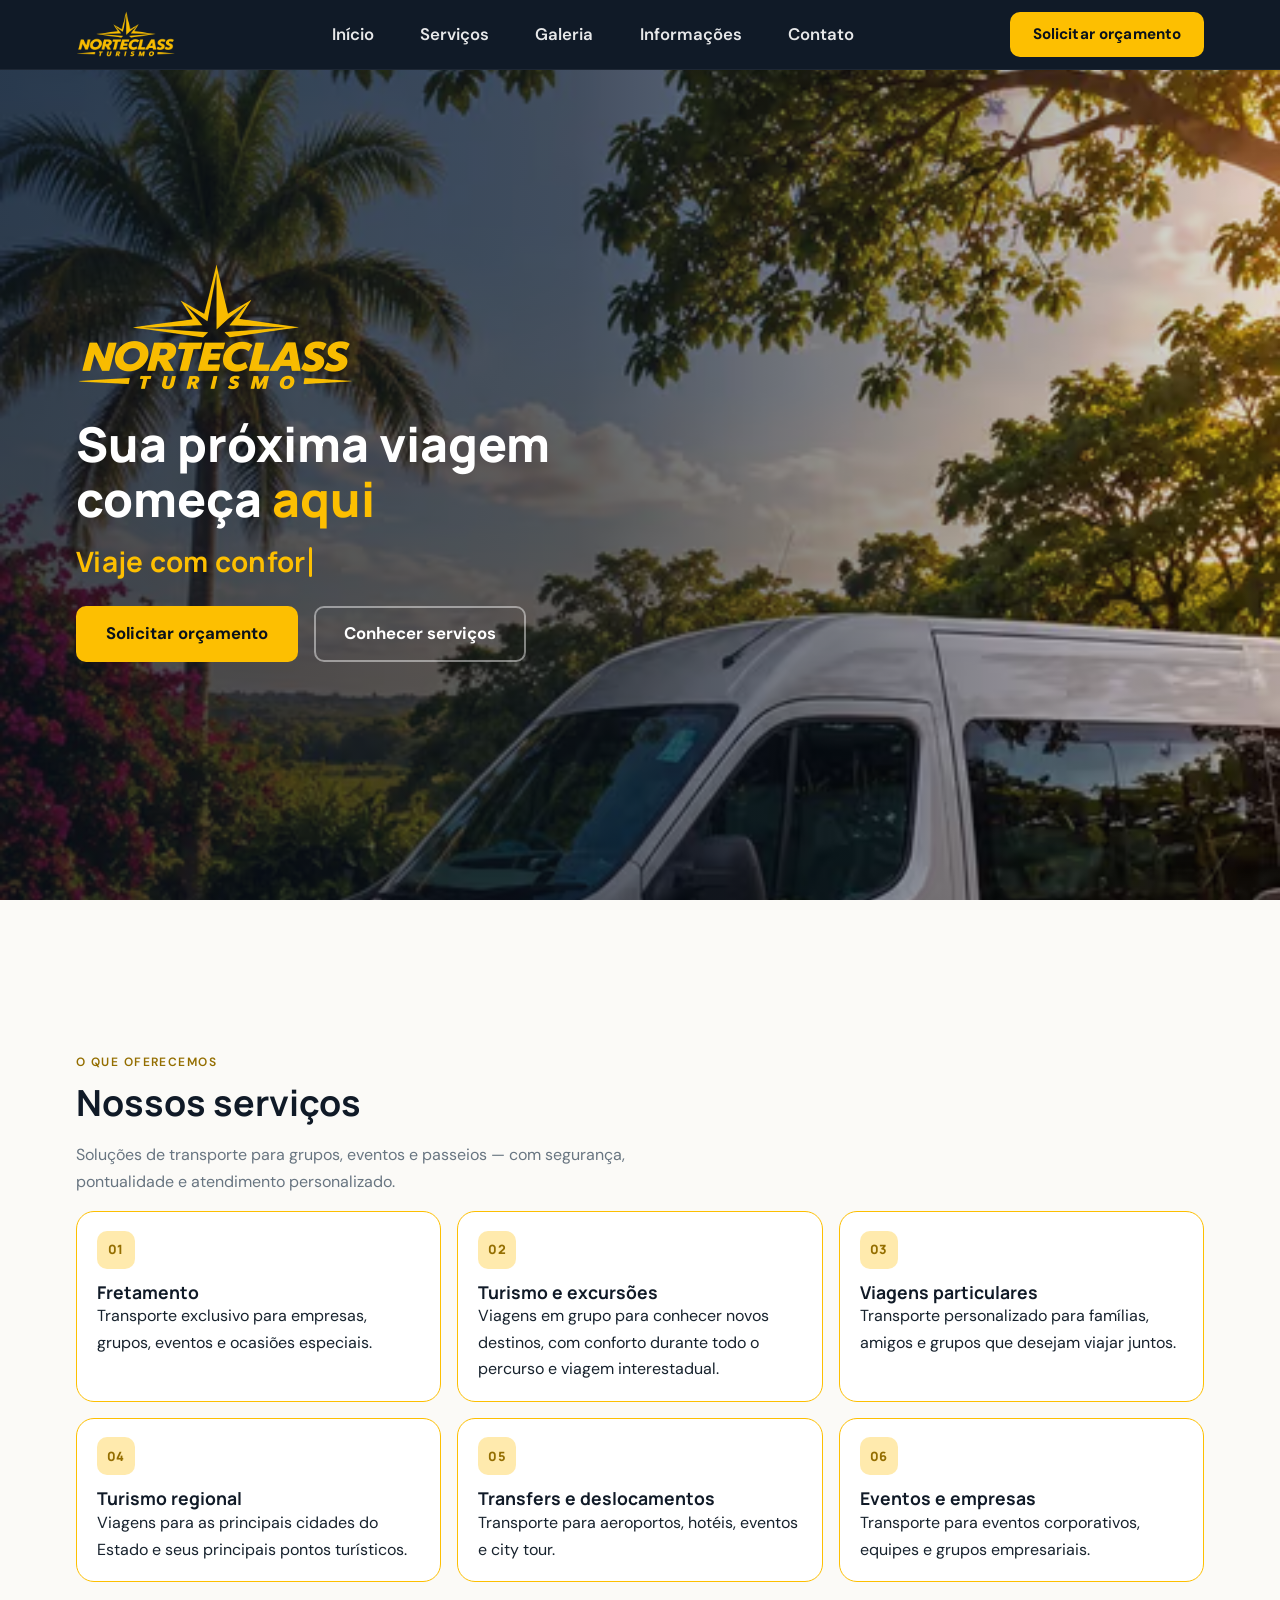
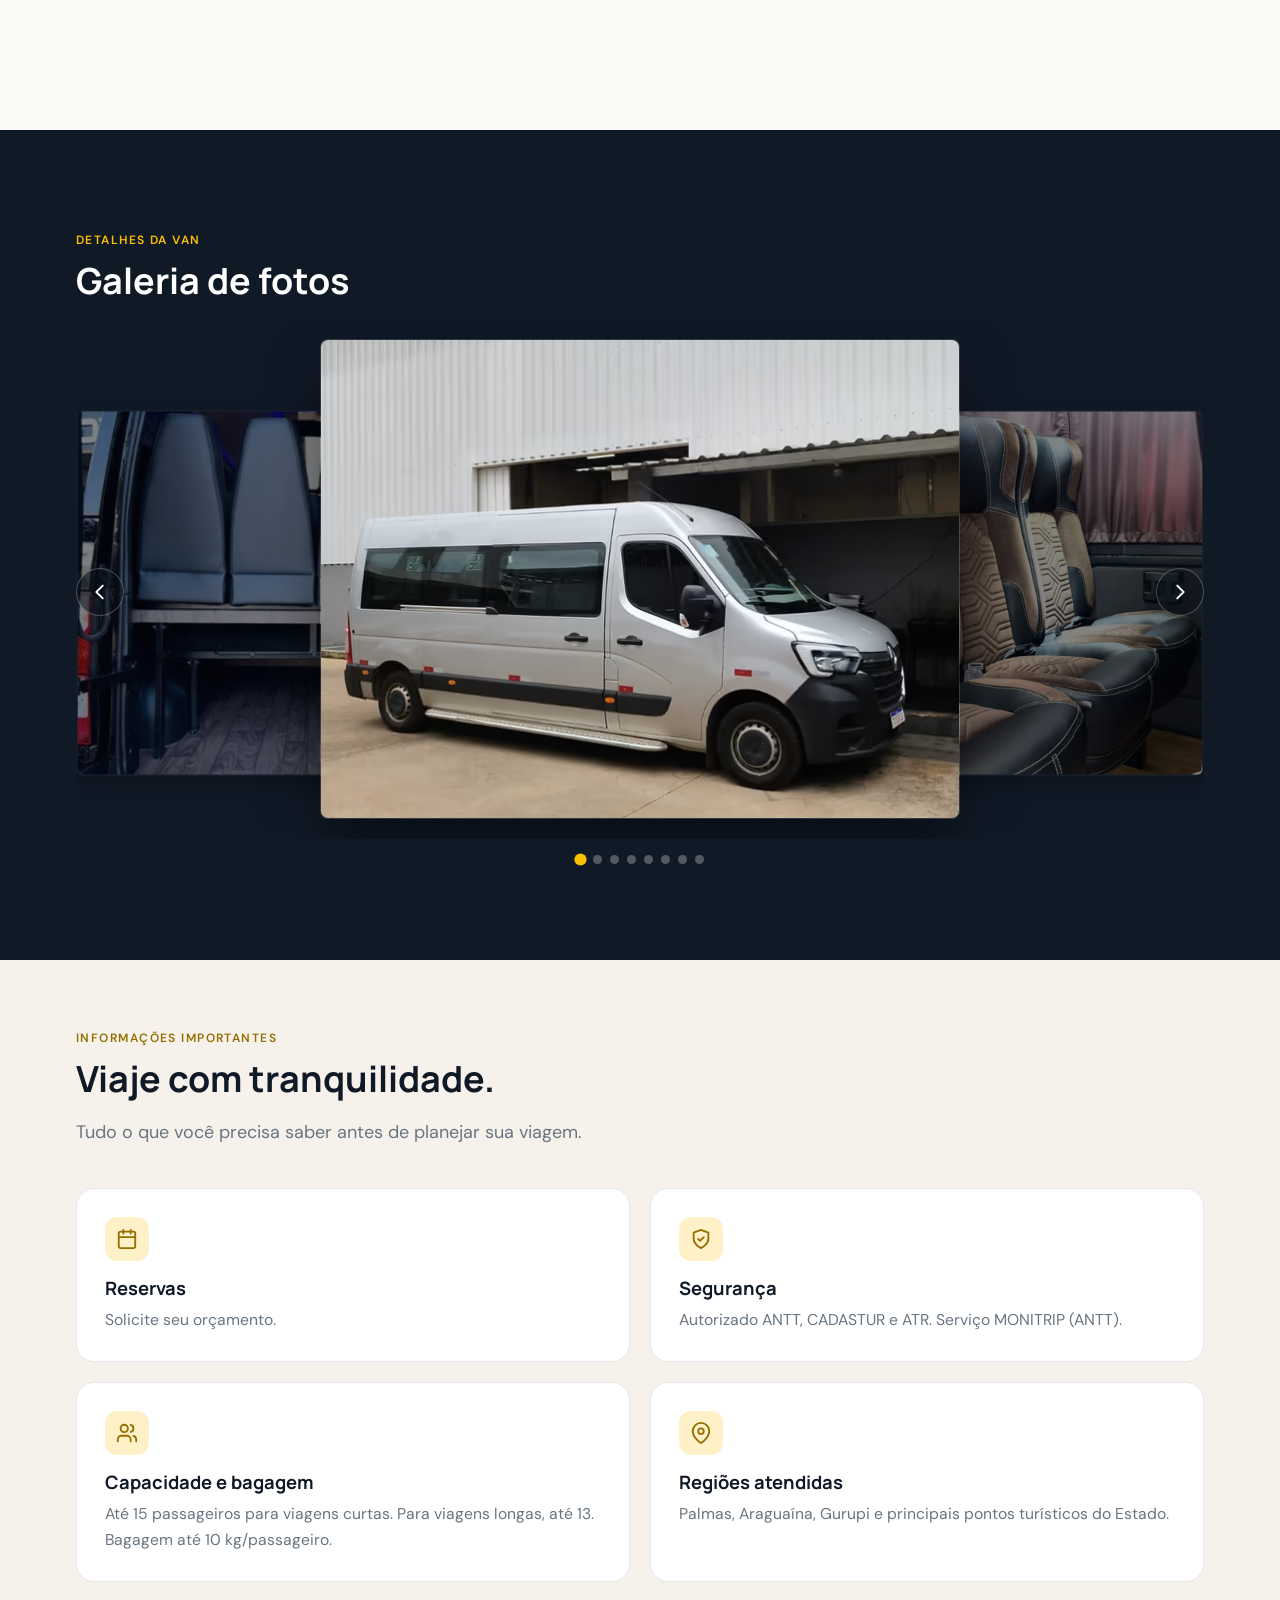
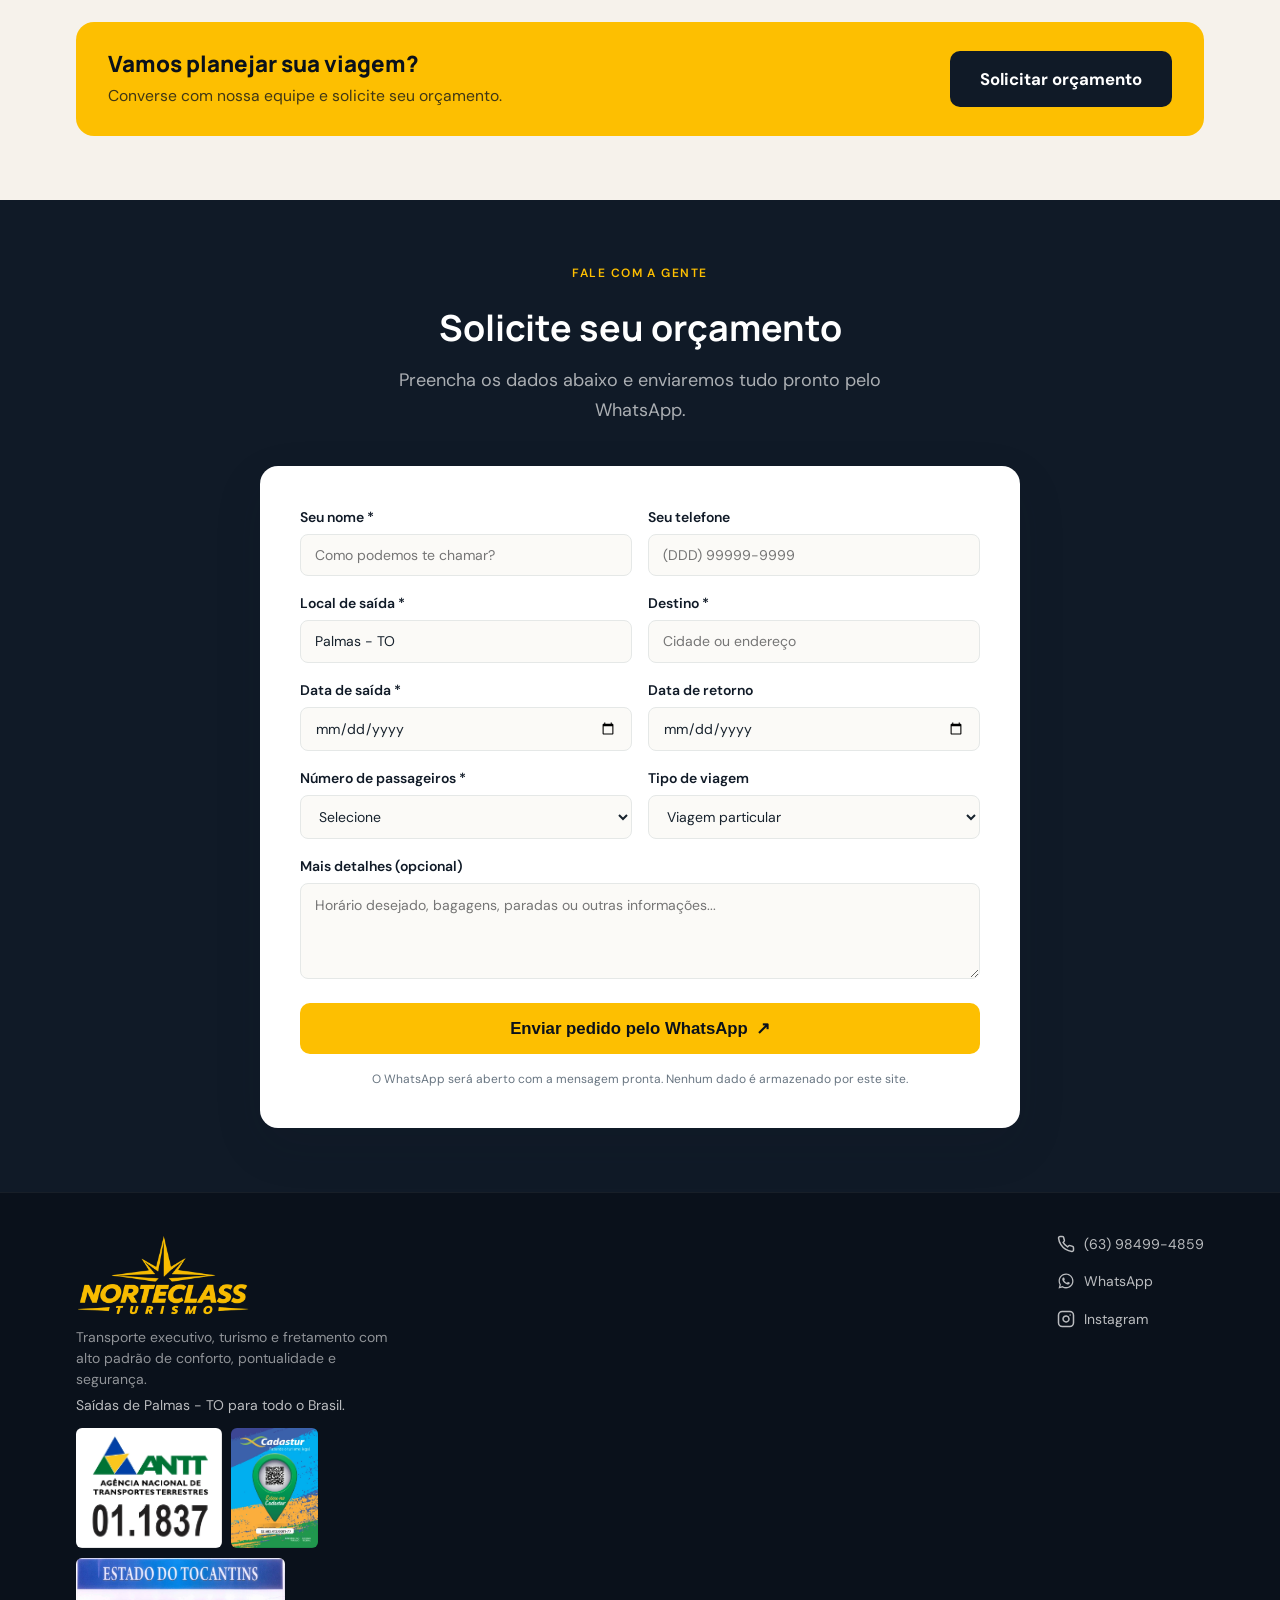
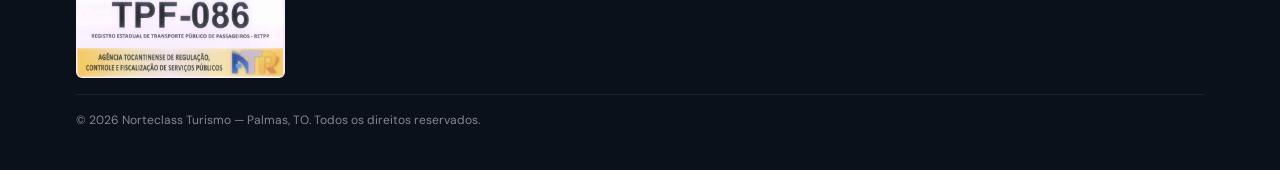
==== commit ecd9f78b: "Revert "Adiciona segunda foto da luz de leitura ao carrossel da galeria" This reverts commit 5a733da" ====
--- a/index.html
+++ b/index.html
@@ -192,14 +192,6 @@
                   <picture>
                     <source type="image/avif" srcset="assets/images/luz-dentro-400.avif 400w, assets/images/luz-dentro-640.avif 640w, assets/images/luz-dentro-720.avif 720w" sizes="(max-width: 480px) 74vw, (max-width: 768px) 92vw, 640px" />
                     <img src="assets/images/luz-dentro-640.webp" srcset="assets/images/luz-dentro-400.webp 400w, assets/images/luz-dentro-640.webp 640w, assets/images/luz-dentro-720.webp 720w" sizes="(max-width: 480px) 74vw, (max-width: 768px) 92vw, 640px" alt="Luz de leitura em LED embutida no painel lateral da van" width="720" height="1195" loading="lazy" decoding="async" />
-                  </picture>
-                </figure>
-              </li>
-              <li class="gallery__slide gallery__slide--bottom">
-                <figure class="gallery__item">
-                  <picture>
-                    <source type="image/avif" srcset="assets/images/luz-leitura-400.avif 400w, assets/images/luz-leitura-640.avif 640w, assets/images/luz-leitura-720.avif 720w" sizes="(max-width: 480px) 74vw, (max-width: 768px) 92vw, 640px" />
-                    <img src="assets/images/luz-leitura-640.webp" srcset="assets/images/luz-leitura-400.webp 400w, assets/images/luz-leitura-640.webp 640w, assets/images/luz-leitura-720.webp 720w" sizes="(max-width: 480px) 74vw, (max-width: 768px) 92vw, 640px" alt="Passageira acionando a luz de leitura em LED no painel de madeira da van" width="720" height="941" loading="lazy" decoding="async" />
                   </picture>
                 </figure>
               </li>
